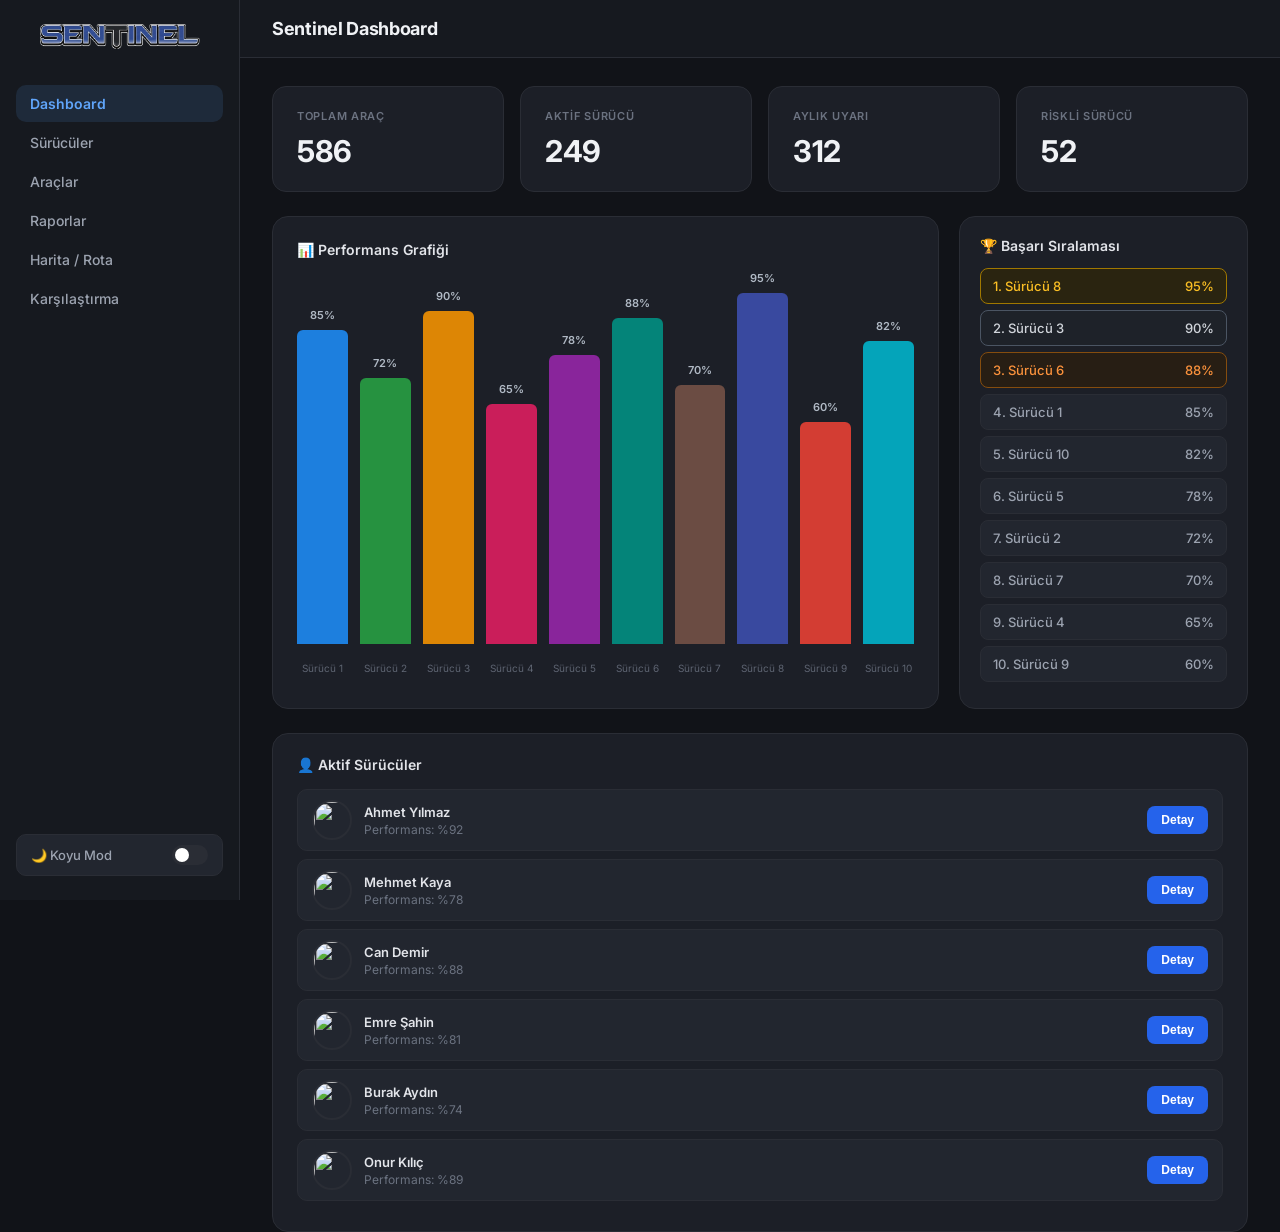
==== NEXTECH - SENTINEL/index.html @ 22eeb0e2 "Add files via upload" ====
<!DOCTYPE html>
<html lang="tr">
<head>
    <meta charset="UTF-8">
    <title>NEXTECH Sentinel | Yönetim Paneli</title>
    <link rel="stylesheet" href="css/panel.css">
</head>
<body>

<div class="sidebar">
  <img src="assets/logo.png" class="logo">
  <ul>
    <li class="active"><a href="index.html">Dashboard</a></li>
    <li><a href="drivers.html">Sürücüler</a></li>
    <li><a href="vehicles.html">Araçlar</a></li>
    <li><a href="reports.html">Raporlar</a></li>
    <li><a href="harita.html">Harita / Rota</a></li>
    <li><a href="karsilastirma.html">Karşılaştırma</a></li>
  </ul>
  <div class="theme-toggle" onclick="toggleTheme()">
    <span id="themeLabel">🌙 Koyu Mod</span>
    <div class="toggle-switch"></div>
  </div>
</div>

<main class="content">

    <header class="topbar">
        <h1>Sentinel Dashboard</h1>
        <span></span>
    </header>

    <section class="cards">
        <div class="card"><h2>Toplam Araç</h2><p>586</p></div>
        <div class="card"><h2>Aktif Sürücü</h2><p>249</p></div>
        <div class="card"><h2>Aylık Uyarı</h2><p>312</p></div>
        <div class="card"><h2>Riskli Sürücü</h2><p>52</p></div>
    </section>

    <section class="chart-section">
      <div class="dashboard-row">

        <div class="chart-card">
          <h3>📊 Performans Grafiği</h3>
          <div class="chart">
            <div class="bar" style="--value: 85; --color:#1e90ff;" data-value="85"><span>Sürücü 1</span></div>
            <div class="bar" style="--value: 72; --color:#28a745;" data-value="72"><span>Sürücü 2</span></div>
            <div class="bar" style="--value: 90; --color:#ff9800;" data-value="90"><span>Sürücü 3</span></div>
            <div class="bar" style="--value: 65; --color:#e91e63;" data-value="65"><span>Sürücü 4</span></div>
            <div class="bar" style="--value: 78; --color:#9c27b0;" data-value="78"><span>Sürücü 5</span></div>
            <div class="bar" style="--value: 88; --color:#009688;" data-value="88"><span>Sürücü 6</span></div>
            <div class="bar" style="--value: 70; --color:#795548;" data-value="70"><span>Sürücü 7</span></div>
            <div class="bar" style="--value: 95; --color:#3f51b5;" data-value="95"><span>Sürücü 8</span></div>
            <div class="bar" style="--value: 60; --color:#f44336;" data-value="60"><span>Sürücü 9</span></div>
            <div class="bar" style="--value: 82; --color:#00bcd4;" data-value="82"><span>Sürücü 10</span></div>
          </div>
        </div>

        <div class="leaderboard">
          <h3>🏆 Başarı Sıralaması</h3>
          <ul>
            <li class="gold">1. Sürücü 8 <span>95%</span></li>
            <li class="silver">2. Sürücü 3 <span>90%</span></li>
            <li class="bronze">3. Sürücü 6 <span>88%</span></li>
            <li>4. Sürücü 1 <span>85%</span></li>
            <li>5. Sürücü 10 <span>82%</span></li>
            <li>6. Sürücü 5 <span>78%</span></li>
            <li>7. Sürücü 2 <span>72%</span></li>
            <li>8. Sürücü 7 <span>70%</span></li>
            <li>9. Sürücü 4 <span>65%</span></li>
            <li>10. Sürücü 9 <span>60%</span></li>
          </ul>
        </div>

      </div>
    </section>

    <div class="user-panel">
      <h3>👤 Aktif Sürücüler</h3>
      <div class="user-list">
        <div class="user"><img src="https://i.pravatar.cc/100?img=12"><div><strong>Ahmet Yılmaz</strong><span>Performans: %92</span></div><button>Detay</button></div>
        <div class="user"><img src="https://i.pravatar.cc/100?img=32"><div><strong>Mehmet Kaya</strong><span>Performans: %78</span></div><button>Detay</button></div>
        <div class="user"><img src="https://i.pravatar.cc/100?img=45"><div><strong>Can Demir</strong><span>Performans: %88</span></div><button>Detay</button></div>
        <div class="user"><img src="https://i.pravatar.cc/100?img=18"><div><strong>Emre Şahin</strong><span>Performans: %81</span></div><button>Detay</button></div>
        <div class="user"><img src="https://i.pravatar.cc/100?img=21"><div><strong>Burak Aydın</strong><span>Performans: %74</span></div><button>Detay</button></div>
        <div class="user"><img src="https://i.pravatar.cc/100?img=27"><div><strong>Onur Kılıç</strong><span>Performans: %89</span></div><button>Detay</button></div>
        <div class="user"><img src="https://i.pravatar.cc/100?img=33"><div><strong>Serkan Yıldız</strong><span>Performans: %67</span></div><button>Detay</button></div>
        <div class="user"><img src="https://i.pravatar.cc/100?img=41"><div><strong>Mert Koç</strong><span>Performans: %85</span></div><button>Detay</button></div>
        <div class="user"><img src="https://i.pravatar.cc/100?img=50"><div><strong>Ali Çetin</strong><span>Performans: %73</span></div><button>Detay</button></div>
        <div class="user"><img src="https://i.pravatar.cc/100?img=56"><div><strong>Hakan Arslan</strong><span>Performans: %90</span></div><button>Detay</button></div>
        <div class="user"><img src="https://i.pravatar.cc/100?img=60"><div><strong>Furkan Öz</strong><span>Performans: %76</span></div><button>Detay</button></div>
        <div class="user"><img src="https://i.pravatar.cc/100?img=65"><div><strong>Yusuf Polat</strong><span>Performans: %83</span></div><button>Detay</button></div>
        <div class="user"><img src="https://i.pravatar.cc/100?img=19"><div><strong>Kaan Uslu</strong><span>Performans: %69</span></div><button>Detay</button></div>
        <div class="user"><img src="https://i.pravatar.cc/100?img=17"><div><strong>Oğuzhan Martin</strong><span>Performans: %87</span></div><button>Detay</button></div>
        <div class="user"><img src="https://i.pravatar.cc/100?img=15"><div><strong>Erdem Keskinci</strong><span>Performans: %71</span></div><button>Detay</button></div>
      </div>
    </div>

</main>

<!-- Detay Modal -->
<div class="modal" id="userModal">
  <div class="modal-content">
    <span class="close">&times;</span>
    <h3 id="modalName">Sürücü Adı</h3>
    <p>🚗 Çıkılan Sefer Sayısı: <strong id="modalTrips">58</strong></p>
    <p>📊 Performans: <strong id="modalPerf">%85</strong></p>
  </div>
</div>

<script>
function toggleTheme() {
  document.body.classList.toggle('light');
  const isLight = document.body.classList.contains('light');
  localStorage.setItem('theme', isLight ? 'light' : 'dark');
  document.getElementById('themeLabel').textContent = isLight ? '☀️ Açık Mod' : '🌙 Koyu Mod';
}
(function() {
  if (localStorage.getItem('theme') === 'light') {
    document.body.classList.add('light');
    document.getElementById('themeLabel').textContent = '☀️ Açık Mod';
  }
})();
</script>

</body>
</html>
---- NEXTECH - SENTINEL/css/panel.css ----
@import url('https://fonts.googleapis.com/css2?family=Inter:wght@400;500;600;700&display=swap');

*, *::before, *::after { margin:0; padding:0; box-sizing:border-box; }

html, body {
  height: 100%;
  font-family: 'Inter', sans-serif;
  background: #111318;
  color: #e2e4e9;
}

/* SIDEBAR */
.sidebar {
  position: fixed;
  top:0; left:0;
  width: 240px;
  height: 100vh;
  background: #16191f;
  border-right: 1px solid #2a2d35;
  padding: 24px 16px;
  z-index: 1000;
  display: flex;
  flex-direction: column;
  gap: 8px;
}

.sidebar .logo {
  width: 160px;
  display: block;
  margin: 0 auto 28px auto;
}

.sidebar ul { list-style:none; display:flex; flex-direction:column; gap:2px; }
.sidebar ul li { border-radius:10px; transition:all 0.15s ease; }
.sidebar ul li:hover { background:#1e2229; }

.sidebar a {
  display: flex;
  align-items: center;
  gap: 10px;
  padding: 10px 14px;
  color: #9ca3b0;
  text-decoration: none;
  font-size: 14px;
  font-weight: 500;
  border-radius: 10px;
  width: 100%;
}

.sidebar li.active { background:#1e2a3a; }
.sidebar li.active a { color:#60a5fa; font-weight:600; }

/* CONTENT */
.content {
  margin-left: 240px;
  min-height: 100vh;
  padding: 0;
  background: #111318;
}

/* TOPBAR */
.topbar {
  background: #16191f;
  border-bottom: 1px solid #2a2d35;
  padding: 18px 32px;
  display: flex;
  align-items: center;
  justify-content: space-between;
  position: sticky;
  top: 0;
  z-index: 100;
}

.topbar h1 {
  font-size: 18px;
  font-weight: 700;
  color: #f0f2f5;
  letter-spacing: -0.3px;
}

/* CARDS */
.cards {
  display: grid;
  grid-template-columns: repeat(4, 1fr);
  gap: 16px;
  padding: 28px 32px 0;
}

.card {
  background: #1c1f27;
  border-radius: 14px;
  padding: 22px 24px;
  border: 1px solid #2a2d35;
  transition: box-shadow 0.2s, transform 0.2s;
}

.card:hover {
  box-shadow: 0 4px 24px rgba(0,0,0,0.4);
  transform: translateY(-2px);
}

.card h2 {
  font-size: 11px;
  font-weight: 600;
  color: #6b7280;
  text-transform: uppercase;
  letter-spacing: 0.7px;
  margin-bottom: 10px;
}

.card p {
  font-size: 30px;
  font-weight: 700;
  color: #f0f2f5;
  letter-spacing: -0.5px;
}

/* CHART SECTION */
.chart-section { padding: 24px 32px 0; }

.dashboard-row {
  display: flex;
  gap: 20px;
  align-items: stretch;
  min-height: 320px;
}

/* GRAFİK KARTI */
.chart-card {
  flex: 3;
  background: #1c1f27;
  border: 1px solid #2a2d35;
  border-radius: 16px;
  padding: 24px;
  display: flex;
  flex-direction: column;
}

.chart-card h3 {
  color: #e2e4e9;
  font-size: 14px;
  font-weight: 600;
  margin-bottom: 16px;
  flex-shrink: 0;
}

.chart {
  display: flex;
  align-items: flex-end;
  gap: 12px;
  flex: 1;
  min-height: 220px;
  padding-bottom: 40px;
}

.bar {
  flex: 1;
  background: var(--color);
  border-radius: 6px 6px 0 0;
  position: relative;
  animation: grow 1.1s cubic-bezier(.4,0,.2,1) forwards;
  opacity: 0.85;
  transition: opacity 0.15s;
}

.bar:hover { opacity:1; }

.bar span {
  position: absolute;
  bottom: -30px;
  left: 50%;
  transform: translateX(-50%);
  font-size: 10px;
  color: #6b7280;
  white-space: nowrap;
}

.bar::after {
  content: attr(data-value) "%";
  position: absolute;
  top: -22px;
  left: 50%;
  transform: translateX(-50%);
  font-size: 11px;
  font-weight: 600;
  color: #cbd5e1;
}

@keyframes grow {
  from { height: 0; }
  to   { height: calc(var(--value) * 1%); }
}

/* LEADERBOARD */
.leaderboard {
  flex: 1.2;
  background: #1c1f27;
  border: 1px solid #2a2d35;
  border-radius: 16px;
  padding: 20px;
}

.leaderboard h3 {
  font-size: 14px;
  font-weight: 600;
  color: #e2e4e9;
  margin-bottom: 14px;
}

.leaderboard ul { list-style:none; }

.leaderboard li {
  display: flex;
  justify-content: space-between;
  align-items: center;
  padding: 9px 12px;
  border-radius: 8px;
  margin-bottom: 6px;
  font-size: 13px;
  font-weight: 500;
  color: #9ca3b0;
  background: #22262f;
  border: 1px solid #2a2d35;
}

.leaderboard li.gold   { background:#2a2410; border-color:#a07800; color:#fbbf24; }
.leaderboard li.silver { background:#1e2229; border-color:#4b5563; color:#d1d5db; }
.leaderboard li.bronze { background:#271e14; border-color:#854d0e; color:#fb923c; }

/* SÜRÜCÜ PANELİ */
.user-panel {
  background: #1c1f27;
  border-radius: 16px;
  border: 1px solid #2a2d35;
  padding: 22px 24px;
  margin: 24px 32px 0;
}

.user-panel h3 {
  font-size: 14px;
  font-weight: 600;
  color: #e2e4e9;
  margin-bottom: 16px;
}

.user-list {
  display: flex;
  flex-direction: column;
  gap: 8px;
  max-height: 420px;
  overflow-y: auto;
}

.user {
  display: flex;
  align-items: center;
  gap: 12px;
  padding: 10px 14px;
  border-radius: 10px;
  border: 1px solid #2a2d35;
  background: #22262f;
  transition: all 0.15s ease;
}

.user:hover { background:#1e2a3a; border-color:#3b5bdb; }

.user img {
  width: 40px; height: 40px;
  border-radius: 50%;
  object-fit: cover;
  border: 2px solid #2a2d35;
}

.user > div { flex:1; display:flex; flex-direction:column; gap:2px; }
.user strong { font-size:13px; font-weight:600; color:#e2e4e9; }
.user span   { font-size:12px; color:#6b7280; }

.user button {
  background: #2563eb;
  border: none;
  color: #fff;
  padding: 7px 14px;
  font-size: 12px;
  font-weight: 600;
  border-radius: 8px;
  cursor: pointer;
  transition: background 0.15s;
  white-space: nowrap;
}

.user button:hover { background:#1d4ed8; }
.user.best { border-color:#166534; background:#14201a; }

/* RAPOR KUTUSU */
.report-box {
  margin: 24px 32px 0;
  background: #1c1f27;
  border-radius: 16px;
  border: 1px solid #2a2d35;
  padding: 28px;
}

.report-box h2 {
  font-size: 16px;
  font-weight: 700;
  color: #e2e4e9;
  margin-bottom: 20px;
}

.report-form { display:flex; flex-wrap:wrap; gap:16px; align-items:flex-end; }
.report-form > div { display:flex; flex-direction:column; gap:6px; }

.report-form label {
  font-size: 12px;
  font-weight: 600;
  color: #6b7280;
  text-transform: uppercase;
  letter-spacing: 0.4px;
}

.report-form select,
.report-form input {
  padding: 10px 14px;
  border: 1px solid #2a2d35;
  border-radius: 10px;
  font-size: 13px;
  color: #e2e4e9;
  background: #22262f;
  outline: none;
  transition: border-color 0.15s;
}

.report-form select:focus,
.report-form input:focus { border-color:#2563eb; background:#1e2229; }

.report-form button,
.report-form a button {
  padding: 10px 22px;
  background: #2563eb;
  color: white;
  border: none;
  border-radius: 10px;
  font-size: 13px;
  font-weight: 600;
  cursor: pointer;
  transition: background 0.15s, transform 0.15s;
}

.report-form button:hover { background:#1d4ed8; transform:translateY(-1px); }
.report-form a { text-decoration:none; }

/* MODAL */
.modal {
  position: fixed;
  inset: 0;
  background: rgba(0,0,0,0.65);
  display: none;
  align-items: center;
  justify-content: center;
  z-index: 999;
  backdrop-filter: blur(4px);
}

.modal.open { display:flex; }

.modal-content {
  background: #1c1f27;
  border-radius: 18px;
  padding: 28px;
  width: 380px;
  max-width: 92%;
  position: relative;
  box-shadow: 0 24px 60px rgba(0,0,0,0.55);
  border: 1px solid #2a2d35;
  color: #e2e4e9;
}

.close, .modal-close {
  position: absolute;
  right: 18px; top: 14px;
  font-size: 20px;
  cursor: pointer;
  color: #6b7280;
  background: none;
  border: none;
}

.close:hover, .modal-close:hover { color:#e2e4e9; }

/* AI KUTUSU */
.ai-box {
  margin: 20px 32px 32px;
  border: 1.5px solid #7c3aed;
  border-radius: 14px;
  padding: 24px 28px;
  background: #1a1625;
}

.ai-box-header { display:flex; align-items:center; gap:10px; margin-bottom:16px; }

.ai-box-title { font-size:15px; font-weight:700; color:#a78bfa; }

.beta-badge {
  background: linear-gradient(135deg,#f5c518,#e6a800);
  color: #3a2600;
  font-size: 10px;
  font-weight: 700;
  padding: 3px 9px;
  border-radius: 20px;
  letter-spacing: 1px;
}

.ai-form { display:flex; flex-wrap:wrap; gap:14px; align-items:flex-end; }
.ai-form > div { display:flex; flex-direction:column; gap:6px; }

.ai-form label {
  font-size: 12px;
  font-weight: 600;
  color: #a78bfa;
  text-transform: uppercase;
  letter-spacing: 0.4px;
}

.ai-form select,
.ai-form input {
  padding: 9px 13px;
  border: 1px solid #4c1d95;
  border-radius: 9px;
  background: #22262f;
  color: #e2e4e9;
  font-size: 13px;
  outline: none;
}

.ai-form select:focus,
.ai-form input:focus { border-color:#7c3aed; }

.ai-btn {
  background: #7c3aed;
  color: white;
  border: none;
  padding: 10px 20px;
  border-radius: 9px;
  font-size: 13px;
  font-weight: 600;
  cursor: pointer;
  transition: background 0.15s;
}

.ai-btn:hover { background:#6d28d9; }

.ai-result {
  margin-top: 16px;
  padding: 14px 16px;
  background: #1e1630;
  border-radius: 10px;
  border-left: 3px solid #7c3aed;
  font-size: 13px;
  color: #c4b5fd;
  display: none;
  line-height: 1.7;
}

.main-content {
  margin-left: 240px;
  min-height: 100vh;
  padding: 20px;
  background: #111318;
}

/* LIGHT MODE */
body.light {
  background: #f4f6fb;
  color: #1a1a2e;
}
body.light .sidebar {
  background: #ffffff;
  border-color: #e2e6ef;
}
body.light .sidebar a { color: #4b5563; }
body.light .sidebar li.active { background: #eff6ff; }
body.light .sidebar li.active a { color: #2563eb; }
body.light .sidebar li:hover { background: #f1f5f9; }
body.light .topbar {
  background: #ffffff;
  border-color: #e2e6ef;
}
body.light .topbar h1 { color: #111318; }
body.light .content { background: #f4f6fb; }
body.light .card,
body.light .chart-card,
body.light .leaderboard,
body.light .user-panel,
body.light .report-box,
body.light .modal-content {
  background: #ffffff;
  border-color: #e2e6ef;
}
body.light .card h2 { color: #6b7280; }
body.light .card p { color: #111318; }
body.light .chart-card h3,
body.light .leaderboard h3,
body.light .user-panel h3,
body.light .report-box h2 { color: #111318; }
body.light .leaderboard li {
  background: #f4f6fb;
  border-color: #e2e6ef;
  color: #4b5563;
}
body.light .user {
  background: #f4f6fb;
  border-color: #e2e6ef;
}
body.light .user strong { color: #111318; }
body.light .report-form select,
body.light .report-form input {
  background: #f4f6fb;
  border-color: #e2e6ef;
  color: #111318;
}
body.light .bar span { color: #6b7280; }
body.light .bar::after { color: #374151; }

/* TOGGLE BUTONU */
.theme-toggle {
  margin-top: auto;
  display: flex;
  align-items: center;
  justify-content: space-between;
  padding: 10px 14px;
  border-radius: 10px;
  background: #22262f;
  cursor: pointer;
  border: 1px solid #2a2d35;
  color: #9ca3b0;
  font-size: 13px;
  font-weight: 500;
  transition: background 0.15s;
}
.theme-toggle:hover { background: #2a2d35; }
body.light .theme-toggle {
  background: #f4f6fb;
  border-color: #e2e6ef;
  color: #4b5563;
}

.toggle-switch {
  width: 36px; height: 20px;
  background: #2a2d35;
  border-radius: 99px;
  position: relative;
  transition: background 0.2s;
  flex-shrink: 0;
}
.toggle-switch::after {
  content: '';
  position: absolute;
  width: 14px; height: 14px;
  background: #fff;
  border-radius: 50%;
  top: 3px; left: 3px;
  transition: transform 0.2s;
}
body.light .toggle-switch { background: #2563eb; }
body.light .toggle-switch::after { transform: translateX(16px); }
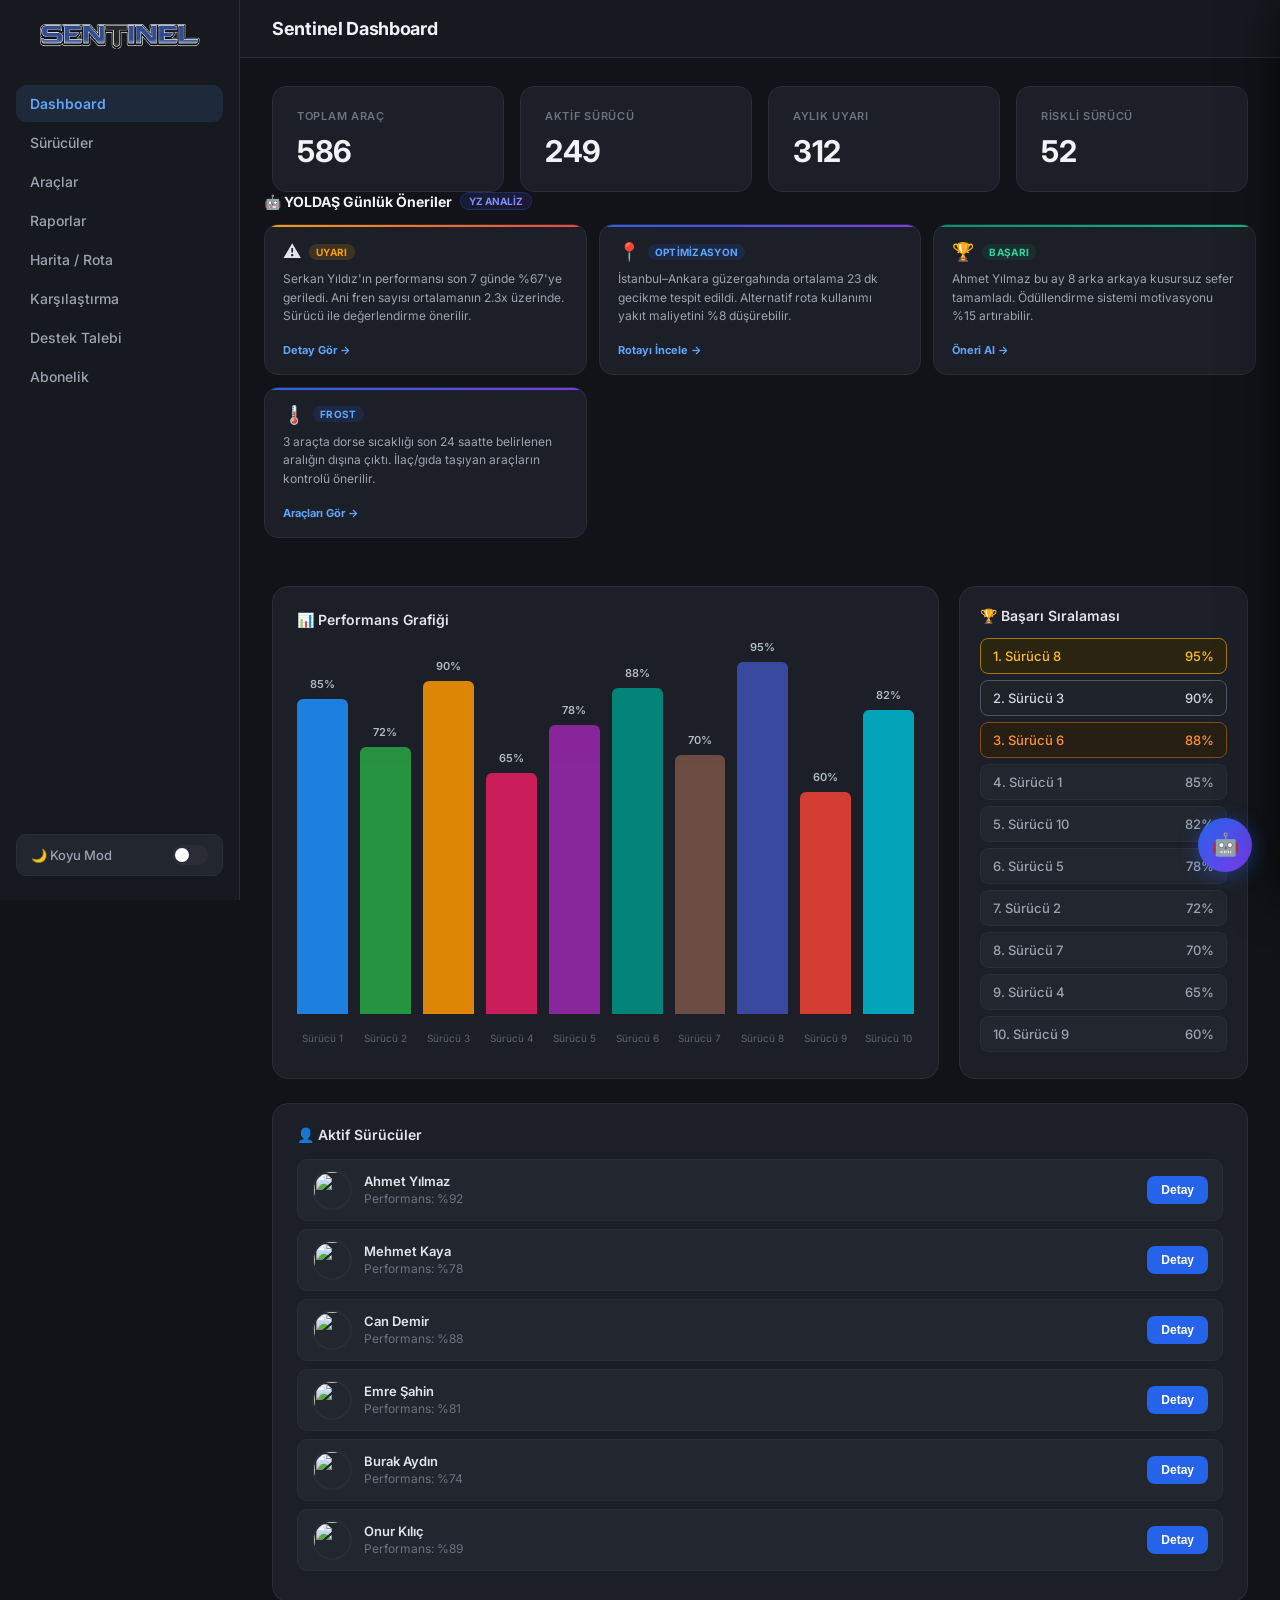
==== commit de0649d8: "Add files via upload" ====
--- a/NEXTECH - SENTINEL/index.html
+++ b/NEXTECH - SENTINEL/index.html
@@ -4,11 +4,225 @@
     <meta charset="UTF-8">
     <title>NEXTECH Sentinel | Yönetim Paneli</title>
     <link rel="stylesheet" href="css/panel.css">
+    <style>
+      /* ── YOLDAŞ TOGGLE BTN ─────────────────────────── */
+      .yoldas-fab {
+        position: fixed; bottom: 28px; right: 28px;
+        width: 54px; height: 54px; border-radius: 50%;
+        background: linear-gradient(135deg, #2563eb, #7c3aed);
+        border: none; cursor: pointer; z-index: 800;
+        display: flex; align-items: center; justify-content: center;
+        font-size: 22px;
+        box-shadow: 0 4px 20px rgba(37,99,235,0.45);
+        transition: transform 0.2s, box-shadow 0.2s;
+      }
+      .yoldas-fab:hover { transform: scale(1.1); box-shadow: 0 6px 28px rgba(37,99,235,0.6); }
+
+      /* ── YOLDAŞ OVERLAY ────────────────────────────── */
+      .yoldas-overlay {
+        position: fixed; inset: 0; background: rgba(0,0,0,0.45);
+        z-index: 850; opacity: 0; pointer-events: none; transition: opacity 0.25s;
+      }
+      .yoldas-overlay.acik { opacity: 1; pointer-events: all; }
+
+      /* ── YOLDAŞ DRAWER ─────────────────────────────── */
+      .yoldas-drawer {
+        position: fixed; top: 0; right: 0;
+        width: 380px; height: 100vh;
+        background: #0f1117;
+        border-left: 1px solid #1e2130;
+        z-index: 860; display: flex; flex-direction: column;
+        transform: translateX(100%);
+        transition: transform 0.28s cubic-bezier(0.4,0,0.2,1);
+        box-shadow: -8px 0 40px rgba(0,0,0,0.5);
+      }
+      .yoldas-drawer.acik { transform: translateX(0); }
+
+      .yoldas-header {
+        padding: 18px 20px;
+        background: linear-gradient(135deg, rgba(37,99,235,0.15), rgba(124,58,237,0.15));
+        border-bottom: 1px solid #1e2130;
+        display: flex; align-items: center; gap: 12px;
+      }
+      .yoldas-avatar {
+        width: 38px; height: 38px; border-radius: 50%;
+        background: linear-gradient(135deg,#2563eb,#7c3aed);
+        display: flex; align-items: center; justify-content: center;
+        font-size: 18px; flex-shrink: 0;
+      }
+      .yoldas-header-info { flex: 1; }
+      .yoldas-header-info strong { display: block; font-size: 14px; font-weight: 700; color: #f0f2f5; }
+      .yoldas-header-info span { font-size: 11px; color: #6b7280; }
+      .yoldas-kapat {
+        width: 30px; height: 30px; border: none; background: #1c1f27;
+        border-radius: 8px; color: #6b7280; cursor: pointer; font-size: 14px;
+        display: flex; align-items: center; justify-content: center; transition: background 0.15s;
+      }
+      .yoldas-kapat:hover { background: #2a2d35; color: #f0f2f5; }
+
+      .yoldas-mesajlar {
+        flex: 1; overflow-y: auto; padding: 16px 18px;
+        display: flex; flex-direction: column; gap: 12px;
+      }
+
+      .mesaj { display: flex; gap: 8px; max-width: 100%; }
+      .mesaj.kullanici { flex-direction: row-reverse; }
+
+      .mesaj-balon {
+        padding: 10px 14px; border-radius: 14px; font-size: 13px; line-height: 1.5;
+        max-width: 78%;
+      }
+      .mesaj.bot .mesaj-balon {
+        background: #1c1f27; color: #d1d5db; border-radius: 4px 14px 14px 14px;
+        border: 1px solid #2a2d35;
+      }
+      .mesaj.kullanici .mesaj-balon {
+        background: linear-gradient(135deg,#2563eb,#1d4ed8);
+        color: #fff; border-radius: 14px 4px 14px 14px;
+      }
+      .mesaj-ikon {
+        width: 28px; height: 28px; border-radius: 50%; flex-shrink: 0; margin-top: 2px;
+        display: flex; align-items: center; justify-content: center; font-size: 14px;
+      }
+      .mesaj.bot .mesaj-ikon { background: linear-gradient(135deg,#2563eb,#7c3aed); }
+      .mesaj.kullanici .mesaj-ikon { background: #22262f; }
+
+      .yazıyor {
+        display: flex; gap: 4px; padding: 12px 14px;
+        background: #1c1f27; border-radius: 4px 14px 14px 14px;
+        border: 1px solid #2a2d35; width: fit-content;
+      }
+      .yazıyor span {
+        width: 6px; height: 6px; background: #4b5563; border-radius: 50%;
+        animation: bounce 1.2s infinite;
+      }
+      .yazıyor span:nth-child(2) { animation-delay: 0.2s; }
+      .yazıyor span:nth-child(3) { animation-delay: 0.4s; }
+      @keyframes bounce { 0%,60%,100%{transform:translateY(0)} 30%{transform:translateY(-6px); background:#60a5fa;} }
+
+      .yoldas-input-row {
+        padding: 14px 18px; border-top: 1px solid #1e2130;
+        display: flex; gap: 8px;
+      }
+      .yoldas-input {
+        flex: 1; background: #1c1f27; border: 1px solid #2a2d35;
+        border-radius: 10px; padding: 10px 14px; font-size: 13px;
+        color: #f0f2f5; outline: none; font-family: inherit;
+        transition: border-color 0.15s;
+      }
+      .yoldas-input:focus { border-color: #2563eb; }
+      .yoldas-input::placeholder { color: #4b5563; }
+      .yoldas-gonder {
+        width: 38px; height: 38px; border-radius: 10px; border: none;
+        background: #2563eb; color: #fff; cursor: pointer; font-size: 16px;
+        display: flex; align-items: center; justify-content: center;
+        transition: background 0.15s; flex-shrink: 0;
+      }
+      .yoldas-gonder:hover { background: #1d4ed8; }
+
+      /* ── AI ÖNERİ KARTLARI ─────────────────────────── */
+      .ai-oneri-section {
+        padding: 0 24px 0;
+        margin-bottom: 0;
+      }
+      .ai-oneri-header {
+        display: flex; align-items: center; gap: 8px; margin-bottom: 14px;
+      }
+      .ai-oneri-header h3 { font-size: 14px; font-weight: 700; color: #f0f2f5; }
+      .ai-oneri-header .ai-badge {
+        font-size: 10px; font-weight: 700; padding: 2px 8px; border-radius: 20px;
+        background: linear-gradient(135deg,#2563eb22,#7c3aed22);
+        color: #818cf8; border: 1px solid #2563eb44;
+      }
+
+      .ai-oneri-grid {
+        display: grid;
+        grid-template-columns: repeat(auto-fill, minmax(240px, 1fr));
+        gap: 12px;
+        margin-bottom: 24px;
+      }
+
+      .ai-oneri-kart {
+        background: #1c1f27;
+        border: 1px solid #2a2d35;
+        border-radius: 14px;
+        padding: 16px 18px;
+        position: relative;
+        overflow: hidden;
+        transition: transform 0.2s, box-shadow 0.2s;
+      }
+      .ai-oneri-kart:hover { transform: translateY(-2px); box-shadow: 0 8px 24px rgba(0,0,0,0.3); }
+      .ai-oneri-kart::before {
+        content: ''; position: absolute; top: 0; left: 0; right: 0; height: 2px;
+      }
+      .ai-oneri-kart.uyari::before { background: linear-gradient(90deg,#f59e0b,#ef4444); }
+      .ai-oneri-kart.bilgi::before  { background: linear-gradient(90deg,#2563eb,#7c3aed); }
+      .ai-oneri-kart.basari::before { background: linear-gradient(90deg,#059669,#10b981); }
+
+      .ai-kart-ust { display: flex; align-items: center; gap: 8px; margin-bottom: 8px; }
+      .ai-kart-ikon { font-size: 18px; }
+      .ai-kart-tip {
+        font-size: 10px; font-weight: 700; padding: 2px 7px;
+        border-radius: 20px; letter-spacing: 0.3px;
+      }
+      .uyari .ai-kart-tip { background: rgba(245,158,11,0.15); color: #f59e0b; }
+      .bilgi  .ai-kart-tip { background: rgba(37,99,235,0.15);  color: #60a5fa; }
+      .basari .ai-kart-tip { background: rgba(5,150,105,0.15);  color: #34d399; }
+
+      .ai-kart-metin { font-size: 12px; color: #9ca3b0; line-height: 1.55; margin-bottom: 12px; }
+      .ai-kart-aksiyon {
+        font-size: 11px; font-weight: 700; color: #60a5fa; cursor: pointer;
+        display: inline-flex; align-items: center; gap: 4px;
+        background: none; border: none; padding: 0; font-family: inherit;
+        transition: color 0.15s;
+      }
+      .ai-kart-aksiyon:hover { color: #93c5fd; }
+
+      /* light mode */
+      body.light .yoldas-drawer { background: #f9fafb; border-left-color: #e2e6ef; }
+      body.light .yoldas-header { border-bottom-color: #e2e6ef; }
+      body.light .yoldas-header-info strong { color: #111318; }
+      body.light .yoldas-kapat { background: #f3f4f6; }
+      body.light .mesaj.bot .mesaj-balon { background: #fff; color: #374151; border-color: #e2e6ef; }
+      body.light .yoldas-input { background: #fff; border-color: #e2e6ef; color: #111318; }
+      body.light .yoldas-input-row { border-top-color: #e2e6ef; }
+      body.light .ai-oneri-kart { background: #fff; border-color: #e2e6ef; }
+      body.light .ai-oneri-header h3 { color: #111318; }
+      body.light .ai-kart-metin { color: #4b5563; }
+    </style>
 </head>
 <body>
 
+<!-- YOLDAŞ OVERLAY -->
+<div class="yoldas-overlay" id="yoldasOverlay" onclick="yoldasKapat()"></div>
+
+<!-- YOLDAŞ DRAWER -->
+<div class="yoldas-drawer" id="yoldasDrawer">
+  <div class="yoldas-header">
+    <div class="yoldas-avatar">🤖</div>
+    <div class="yoldas-header-info">
+      <strong>YOLDAŞ</strong>
+      <span>Yapay Zeka Filo Asistanı · Aktif</span>
+    </div>
+    <button class="yoldas-kapat" onclick="yoldasKapat()">✕</button>
+  </div>
+  <div class="yoldas-mesajlar" id="yoldasMesajlar">
+    <div class="mesaj bot">
+      <div class="mesaj-ikon">🤖</div>
+      <div class="mesaj-balon">Merhaba! Ben YOLDAŞ, filo yönetim asistanınızım. Sürücü performansı, rota optimizasyonu veya uyarılar hakkında soru sorabilirsiniz.</div>
+    </div>
+  </div>
+  <div class="yoldas-input-row">
+    <input class="yoldas-input" id="yoldasInput" placeholder="Soru sorun..." onkeydown="if(event.key==='Enter') yoldasGonder()">
+    <button class="yoldas-gonder" onclick="yoldasGonder()">➤</button>
+  </div>
+</div>
+
+<!-- YOLDAŞ FAB -->
+<button class="yoldas-fab" onclick="yoldasAc()" title="YOLDAŞ Asistan">🤖</button>
+
 <div class="sidebar">
-  <img src="assets/logo.png" class="logo">
+  <img src="assets/logo.png" class="logo" onerror="this.style.display='none'">
   <ul>
     <li class="active"><a href="index.html">Dashboard</a></li>
     <li><a href="drivers.html">Sürücüler</a></li>
@@ -16,6 +230,8 @@
     <li><a href="reports.html">Raporlar</a></li>
     <li><a href="harita.html">Harita / Rota</a></li>
     <li><a href="karsilastirma.html">Karşılaştırma</a></li>
+    <li><a href="destek.html">Destek Talebi</a></li>
+    <li><a href="abonelik.html">Abonelik</a></li>
   </ul>
   <div class="theme-toggle" onclick="toggleTheme()">
     <span id="themeLabel">🌙 Koyu Mod</span>
@@ -25,76 +241,121 @@
 
 <main class="content">
 
-    <header class="topbar">
-        <h1>Sentinel Dashboard</h1>
-        <span></span>
-    </header>
-
-    <section class="cards">
-        <div class="card"><h2>Toplam Araç</h2><p>586</p></div>
-        <div class="card"><h2>Aktif Sürücü</h2><p>249</p></div>
-        <div class="card"><h2>Aylık Uyarı</h2><p>312</p></div>
-        <div class="card"><h2>Riskli Sürücü</h2><p>52</p></div>
-    </section>
-
-    <section class="chart-section">
-      <div class="dashboard-row">
-
-        <div class="chart-card">
-          <h3>📊 Performans Grafiği</h3>
-          <div class="chart">
-            <div class="bar" style="--value: 85; --color:#1e90ff;" data-value="85"><span>Sürücü 1</span></div>
-            <div class="bar" style="--value: 72; --color:#28a745;" data-value="72"><span>Sürücü 2</span></div>
-            <div class="bar" style="--value: 90; --color:#ff9800;" data-value="90"><span>Sürücü 3</span></div>
-            <div class="bar" style="--value: 65; --color:#e91e63;" data-value="65"><span>Sürücü 4</span></div>
-            <div class="bar" style="--value: 78; --color:#9c27b0;" data-value="78"><span>Sürücü 5</span></div>
-            <div class="bar" style="--value: 88; --color:#009688;" data-value="88"><span>Sürücü 6</span></div>
-            <div class="bar" style="--value: 70; --color:#795548;" data-value="70"><span>Sürücü 7</span></div>
-            <div class="bar" style="--value: 95; --color:#3f51b5;" data-value="95"><span>Sürücü 8</span></div>
-            <div class="bar" style="--value: 60; --color:#f44336;" data-value="60"><span>Sürücü 9</span></div>
-            <div class="bar" style="--value: 82; --color:#00bcd4;" data-value="82"><span>Sürücü 10</span></div>
-          </div>
+  <header class="topbar">
+    <h1>Sentinel Dashboard</h1>
+    <span></span>
+  </header>
+
+  <section class="cards">
+    <div class="card"><h2>Toplam Araç</h2><p>586</p></div>
+    <div class="card"><h2>Aktif Sürücü</h2><p>249</p></div>
+    <div class="card"><h2>Aylık Uyarı</h2><p>312</p></div>
+    <div class="card"><h2>Riskli Sürücü</h2><p>52</p></div>
+  </section>
+
+  <!-- ── YOLDAŞ AI ÖNERİLERİ ──────────────────────────── -->
+  <div class="ai-oneri-section">
+    <div class="ai-oneri-header">
+      <h3>🤖 YOLDAŞ Günlük Öneriler</h3>
+      <span class="ai-badge">YZ ANALİZ</span>
+    </div>
+    <div class="ai-oneri-grid">
+
+      <div class="ai-oneri-kart uyari">
+        <div class="ai-kart-ust">
+          <span class="ai-kart-ikon">⚠️</span>
+          <span class="ai-kart-tip">UYARI</span>
         </div>
-
-        <div class="leaderboard">
-          <h3>🏆 Başarı Sıralaması</h3>
-          <ul>
-            <li class="gold">1. Sürücü 8 <span>95%</span></li>
-            <li class="silver">2. Sürücü 3 <span>90%</span></li>
-            <li class="bronze">3. Sürücü 6 <span>88%</span></li>
-            <li>4. Sürücü 1 <span>85%</span></li>
-            <li>5. Sürücü 10 <span>82%</span></li>
-            <li>6. Sürücü 5 <span>78%</span></li>
-            <li>7. Sürücü 2 <span>72%</span></li>
-            <li>8. Sürücü 7 <span>70%</span></li>
-            <li>9. Sürücü 4 <span>65%</span></li>
-            <li>10. Sürücü 9 <span>60%</span></li>
-          </ul>
+        <div class="ai-kart-metin">Serkan Yıldız'ın performansı son 7 günde %67'ye geriledi. Ani fren sayısı ortalamanın 2.3x üzerinde. Sürücü ile değerlendirme önerilir.</div>
+        <button class="ai-kart-aksiyon" onclick="yoldasAcMesajla('Serkan Yıldız hakkında detaylı analiz ver')">Detay Gör →</button>
+      </div>
+
+      <div class="ai-oneri-kart bilgi">
+        <div class="ai-kart-ust">
+          <span class="ai-kart-ikon">📍</span>
+          <span class="ai-kart-tip">OPTİMİZASYON</span>
         </div>
-
-      </div>
-    </section>
-
-    <div class="user-panel">
-      <h3>👤 Aktif Sürücüler</h3>
-      <div class="user-list">
-        <div class="user"><img src="https://i.pravatar.cc/100?img=12"><div><strong>Ahmet Yılmaz</strong><span>Performans: %92</span></div><button>Detay</button></div>
-        <div class="user"><img src="https://i.pravatar.cc/100?img=32"><div><strong>Mehmet Kaya</strong><span>Performans: %78</span></div><button>Detay</button></div>
-        <div class="user"><img src="https://i.pravatar.cc/100?img=45"><div><strong>Can Demir</strong><span>Performans: %88</span></div><button>Detay</button></div>
-        <div class="user"><img src="https://i.pravatar.cc/100?img=18"><div><strong>Emre Şahin</strong><span>Performans: %81</span></div><button>Detay</button></div>
-        <div class="user"><img src="https://i.pravatar.cc/100?img=21"><div><strong>Burak Aydın</strong><span>Performans: %74</span></div><button>Detay</button></div>
-        <div class="user"><img src="https://i.pravatar.cc/100?img=27"><div><strong>Onur Kılıç</strong><span>Performans: %89</span></div><button>Detay</button></div>
-        <div class="user"><img src="https://i.pravatar.cc/100?img=33"><div><strong>Serkan Yıldız</strong><span>Performans: %67</span></div><button>Detay</button></div>
-        <div class="user"><img src="https://i.pravatar.cc/100?img=41"><div><strong>Mert Koç</strong><span>Performans: %85</span></div><button>Detay</button></div>
-        <div class="user"><img src="https://i.pravatar.cc/100?img=50"><div><strong>Ali Çetin</strong><span>Performans: %73</span></div><button>Detay</button></div>
-        <div class="user"><img src="https://i.pravatar.cc/100?img=56"><div><strong>Hakan Arslan</strong><span>Performans: %90</span></div><button>Detay</button></div>
-        <div class="user"><img src="https://i.pravatar.cc/100?img=60"><div><strong>Furkan Öz</strong><span>Performans: %76</span></div><button>Detay</button></div>
-        <div class="user"><img src="https://i.pravatar.cc/100?img=65"><div><strong>Yusuf Polat</strong><span>Performans: %83</span></div><button>Detay</button></div>
-        <div class="user"><img src="https://i.pravatar.cc/100?img=19"><div><strong>Kaan Uslu</strong><span>Performans: %69</span></div><button>Detay</button></div>
-        <div class="user"><img src="https://i.pravatar.cc/100?img=17"><div><strong>Oğuzhan Martin</strong><span>Performans: %87</span></div><button>Detay</button></div>
-        <div class="user"><img src="https://i.pravatar.cc/100?img=15"><div><strong>Erdem Keskinci</strong><span>Performans: %71</span></div><button>Detay</button></div>
-      </div>
-    </div>
+        <div class="ai-kart-metin">İstanbul–Ankara güzergahında ortalama 23 dk gecikme tespit edildi. Alternatif rota kullanımı yakıt maliyetini %8 düşürebilir.</div>
+        <button class="ai-kart-aksiyon" onclick="yoldasAcMesajla('İstanbul Ankara rota optimizasyonu öner')">Rotayı İncele →</button>
+      </div>
+
+      <div class="ai-oneri-kart basari">
+        <div class="ai-kart-ust">
+          <span class="ai-kart-ikon">🏆</span>
+          <span class="ai-kart-tip">BAŞARI</span>
+        </div>
+        <div class="ai-kart-metin">Ahmet Yılmaz bu ay 8 arka arkaya kusursuz sefer tamamladı. Ödüllendirme sistemi motivasyonu %15 artırabilir.</div>
+        <button class="ai-kart-aksiyon" onclick="yoldasAcMesajla('Sürücü ödüllendirme sistemi öner')">Öneri Al →</button>
+      </div>
+
+      <div class="ai-oneri-kart bilgi">
+        <div class="ai-kart-ust">
+          <span class="ai-kart-ikon">🌡️</span>
+          <span class="ai-kart-tip">FROST</span>
+        </div>
+        <div class="ai-kart-metin">3 araçta dorse sıcaklığı son 24 saatte belirlenen aralığın dışına çıktı. İlaç/gıda taşıyan araçların kontrolü önerilir.</div>
+        <button class="ai-kart-aksiyon" onclick="yoldasAcMesajla('Sıcaklık uyarısı veren araçları listele')">Araçları Gör →</button>
+      </div>
+
+    </div>
+  </div>
+  <!-- ── /YOLDAŞ AI ÖNERİLERİ ─────────────────────────── -->
+
+  <section class="chart-section">
+    <div class="dashboard-row">
+      <div class="chart-card">
+        <h3>📊 Performans Grafiği</h3>
+        <div class="chart">
+          <div class="bar" style="--value:85;--color:#1e90ff" data-value="85"><span>Sürücü 1</span></div>
+          <div class="bar" style="--value:72;--color:#28a745" data-value="72"><span>Sürücü 2</span></div>
+          <div class="bar" style="--value:90;--color:#ff9800" data-value="90"><span>Sürücü 3</span></div>
+          <div class="bar" style="--value:65;--color:#e91e63" data-value="65"><span>Sürücü 4</span></div>
+          <div class="bar" style="--value:78;--color:#9c27b0" data-value="78"><span>Sürücü 5</span></div>
+          <div class="bar" style="--value:88;--color:#009688" data-value="88"><span>Sürücü 6</span></div>
+          <div class="bar" style="--value:70;--color:#795548" data-value="70"><span>Sürücü 7</span></div>
+          <div class="bar" style="--value:95;--color:#3f51b5" data-value="95"><span>Sürücü 8</span></div>
+          <div class="bar" style="--value:60;--color:#f44336" data-value="60"><span>Sürücü 9</span></div>
+          <div class="bar" style="--value:82;--color:#00bcd4" data-value="82"><span>Sürücü 10</span></div>
+        </div>
+      </div>
+      <div class="leaderboard">
+        <h3>🏆 Başarı Sıralaması</h3>
+        <ul>
+          <li class="gold">1. Sürücü 8 <span>95%</span></li>
+          <li class="silver">2. Sürücü 3 <span>90%</span></li>
+          <li class="bronze">3. Sürücü 6 <span>88%</span></li>
+          <li>4. Sürücü 1 <span>85%</span></li>
+          <li>5. Sürücü 10 <span>82%</span></li>
+          <li>6. Sürücü 5 <span>78%</span></li>
+          <li>7. Sürücü 2 <span>72%</span></li>
+          <li>8. Sürücü 7 <span>70%</span></li>
+          <li>9. Sürücü 4 <span>65%</span></li>
+          <li>10. Sürücü 9 <span>60%</span></li>
+        </ul>
+      </div>
+    </div>
+  </section>
+
+  <div class="user-panel">
+    <h3>👤 Aktif Sürücüler</h3>
+    <div class="user-list">
+      <div class="user"><img src="https://i.pravatar.cc/100?img=12"><div><strong>Ahmet Yılmaz</strong><span>Performans: %92</span></div><button>Detay</button></div>
+      <div class="user"><img src="https://i.pravatar.cc/100?img=32"><div><strong>Mehmet Kaya</strong><span>Performans: %78</span></div><button>Detay</button></div>
+      <div class="user"><img src="https://i.pravatar.cc/100?img=45"><div><strong>Can Demir</strong><span>Performans: %88</span></div><button>Detay</button></div>
+      <div class="user"><img src="https://i.pravatar.cc/100?img=18"><div><strong>Emre Şahin</strong><span>Performans: %81</span></div><button>Detay</button></div>
+      <div class="user"><img src="https://i.pravatar.cc/100?img=21"><div><strong>Burak Aydın</strong><span>Performans: %74</span></div><button>Detay</button></div>
+      <div class="user"><img src="https://i.pravatar.cc/100?img=27"><div><strong>Onur Kılıç</strong><span>Performans: %89</span></div><button>Detay</button></div>
+      <div class="user"><img src="https://i.pravatar.cc/100?img=33"><div><strong>Serkan Yıldız</strong><span>Performans: %67</span></div><button>Detay</button></div>
+      <div class="user"><img src="https://i.pravatar.cc/100?img=41"><div><strong>Mert Koç</strong><span>Performans: %85</span></div><button>Detay</button></div>
+      <div class="user"><img src="https://i.pravatar.cc/100?img=50"><div><strong>Ali Çetin</strong><span>Performans: %73</span></div><button>Detay</button></div>
+      <div class="user"><img src="https://i.pravatar.cc/100?img=56"><div><strong>Hakan Arslan</strong><span>Performans: %90</span></div><button>Detay</button></div>
+      <div class="user"><img src="https://i.pravatar.cc/100?img=60"><div><strong>Furkan Öz</strong><span>Performans: %76</span></div><button>Detay</button></div>
+      <div class="user"><img src="https://i.pravatar.cc/100?img=65"><div><strong>Yusuf Polat</strong><span>Performans: %83</span></div><button>Detay</button></div>
+      <div class="user"><img src="https://i.pravatar.cc/100?img=19"><div><strong>Kaan Uslu</strong><span>Performans: %69</span></div><button>Detay</button></div>
+      <div class="user"><img src="https://i.pravatar.cc/100?img=17"><div><strong>Oğuzhan Martin</strong><span>Performans: %87</span></div><button>Detay</button></div>
+      <div class="user"><img src="https://i.pravatar.cc/100?img=15"><div><strong>Erdem Keskinci</strong><span>Performans: %71</span></div><button>Detay</button></div>
+    </div>
+  </div>
 
 </main>
 
@@ -109,18 +370,94 @@
 </div>
 
 <script>
-function toggleTheme() {
-  document.body.classList.toggle('light');
-  const isLight = document.body.classList.contains('light');
-  localStorage.setItem('theme', isLight ? 'light' : 'dark');
-  document.getElementById('themeLabel').textContent = isLight ? '☀️ Açık Mod' : '🌙 Koyu Mod';
-}
-(function() {
-  if (localStorage.getItem('theme') === 'light') {
-    document.body.classList.add('light');
-    document.getElementById('themeLabel').textContent = '☀️ Açık Mod';
-  }
-})();
+  // ── YOLDAŞ ─────────────────────────────────────────────
+  var yoldasAcik = false;
+
+  var botCevaplar = {
+    'serkan': 'Serkan Yıldız analizi: Son 7 günde ani fren 14 kez, aşırı hız 3 kez tespit edildi. Ortalama skorun 22 puan altında. Bire-bir koçluk seansı önerilir.',
+    'rota': 'İstanbul–Ankara için alternatif rota: TEM yerine D-100 + Bolu bypass kombinasyonu ortalama 18 dk kazandırır ve yakıtta %6-8 tasarruf sağlar.',
+    'sıcaklık': '3 araç tespit edildi: 34 AK 921 (-2°C sapma), 06 TL 447 (+3°C sapma), 41 BC 332 (-1.5°C sapma). Hepsi son 6 saat içinde uyarı üretti.',
+    'ödül': 'Öneri: Aylık %90+ skoru koruyan sürücüye bonus prim, arka arkaya 5 kusursuz sefer için dijital rozet sistemi kurulabilir. Motivasyon etkisi literatürde %12-18 artış.',
+    'default': 'Filo verilerinizi analiz ediyorum... Sürücü performansı, rota optimizasyonu, yakıt tasarrufu veya uyarı yönetimi konularında yardımcı olabilirim.'
+  };
+
+  function yoldasCevapBul(soru) {
+    soru = soru.toLowerCase();
+    if (soru.includes('serkan') || soru.includes('fren') || soru.includes('risk')) return botCevaplar['serkan'];
+    if (soru.includes('rota') || soru.includes('ankara') || soru.includes('istanbul')) return botCevaplar['rota'];
+    if (soru.includes('sıcaklık') || soru.includes('frost') || soru.includes('araç')) return botCevaplar['sıcaklık'];
+    if (soru.includes('ödül') || soru.includes('motivasyon') || soru.includes('prim')) return botCevaplar['ödül'];
+    return botCevaplar['default'];
+  }
+
+  function yoldasAc() {
+    document.getElementById('yoldasDrawer').classList.add('acik');
+    document.getElementById('yoldasOverlay').classList.add('acik');
+    yoldasAcik = true;
+    setTimeout(function() { document.getElementById('yoldasInput').focus(); }, 300);
+  }
+
+  function yoldasKapat() {
+    document.getElementById('yoldasDrawer').classList.remove('acik');
+    document.getElementById('yoldasOverlay').classList.remove('acik');
+    yoldasAcik = false;
+  }
+
+  function yoldasAcMesajla(mesaj) {
+    yoldasAc();
+    setTimeout(function() {
+      mesajEkle(mesaj, 'kullanici');
+      botYazıyor(mesaj);
+    }, 350);
+  }
+
+  function mesajEkle(metin, tip) {
+    var kutu = document.getElementById('yoldasMesajlar');
+    var div = document.createElement('div');
+    div.className = 'mesaj ' + tip;
+    var ikon = tip === 'bot' ? '🤖' : '👤';
+    div.innerHTML = '<div class="mesaj-ikon">' + ikon + '</div><div class="mesaj-balon">' + metin + '</div>';
+    kutu.appendChild(div);
+    kutu.scrollTop = kutu.scrollHeight;
+  }
+
+  function botYazıyor(soru) {
+    var kutu = document.getElementById('yoldasMesajlar');
+    var yazDiv = document.createElement('div');
+    yazDiv.className = 'mesaj bot';
+    yazDiv.id = 'yaziyorDiv';
+    yazDiv.innerHTML = '<div class="mesaj-ikon">🤖</div><div class="yazıyor"><span></span><span></span><span></span></div>';
+    kutu.appendChild(yazDiv);
+    kutu.scrollTop = kutu.scrollHeight;
+    setTimeout(function() {
+      var el = document.getElementById('yaziyorDiv');
+      if (el) el.remove();
+      mesajEkle(yoldasCevapBul(soru), 'bot');
+    }, 1200);
+  }
+
+  function yoldasGonder() {
+    var input = document.getElementById('yoldasInput');
+    var metin = input.value.trim();
+    if (!metin) return;
+    input.value = '';
+    mesajEkle(metin, 'kullanici');
+    botYazıyor(metin);
+  }
+
+  // ── TEMA ───────────────────────────────────────────────
+  function toggleTheme() {
+    document.body.classList.toggle('light');
+    var isLight = document.body.classList.contains('light');
+    localStorage.setItem('theme', isLight ? 'light' : 'dark');
+    document.getElementById('themeLabel').textContent = isLight ? '☀️ Açık Mod' : '🌙 Koyu Mod';
+  }
+  (function() {
+    if (localStorage.getItem('theme') === 'light') {
+      document.body.classList.add('light');
+      document.getElementById('themeLabel').textContent = '☀️ Açık Mod';
+    }
+  })();
 </script>
 
 </body>
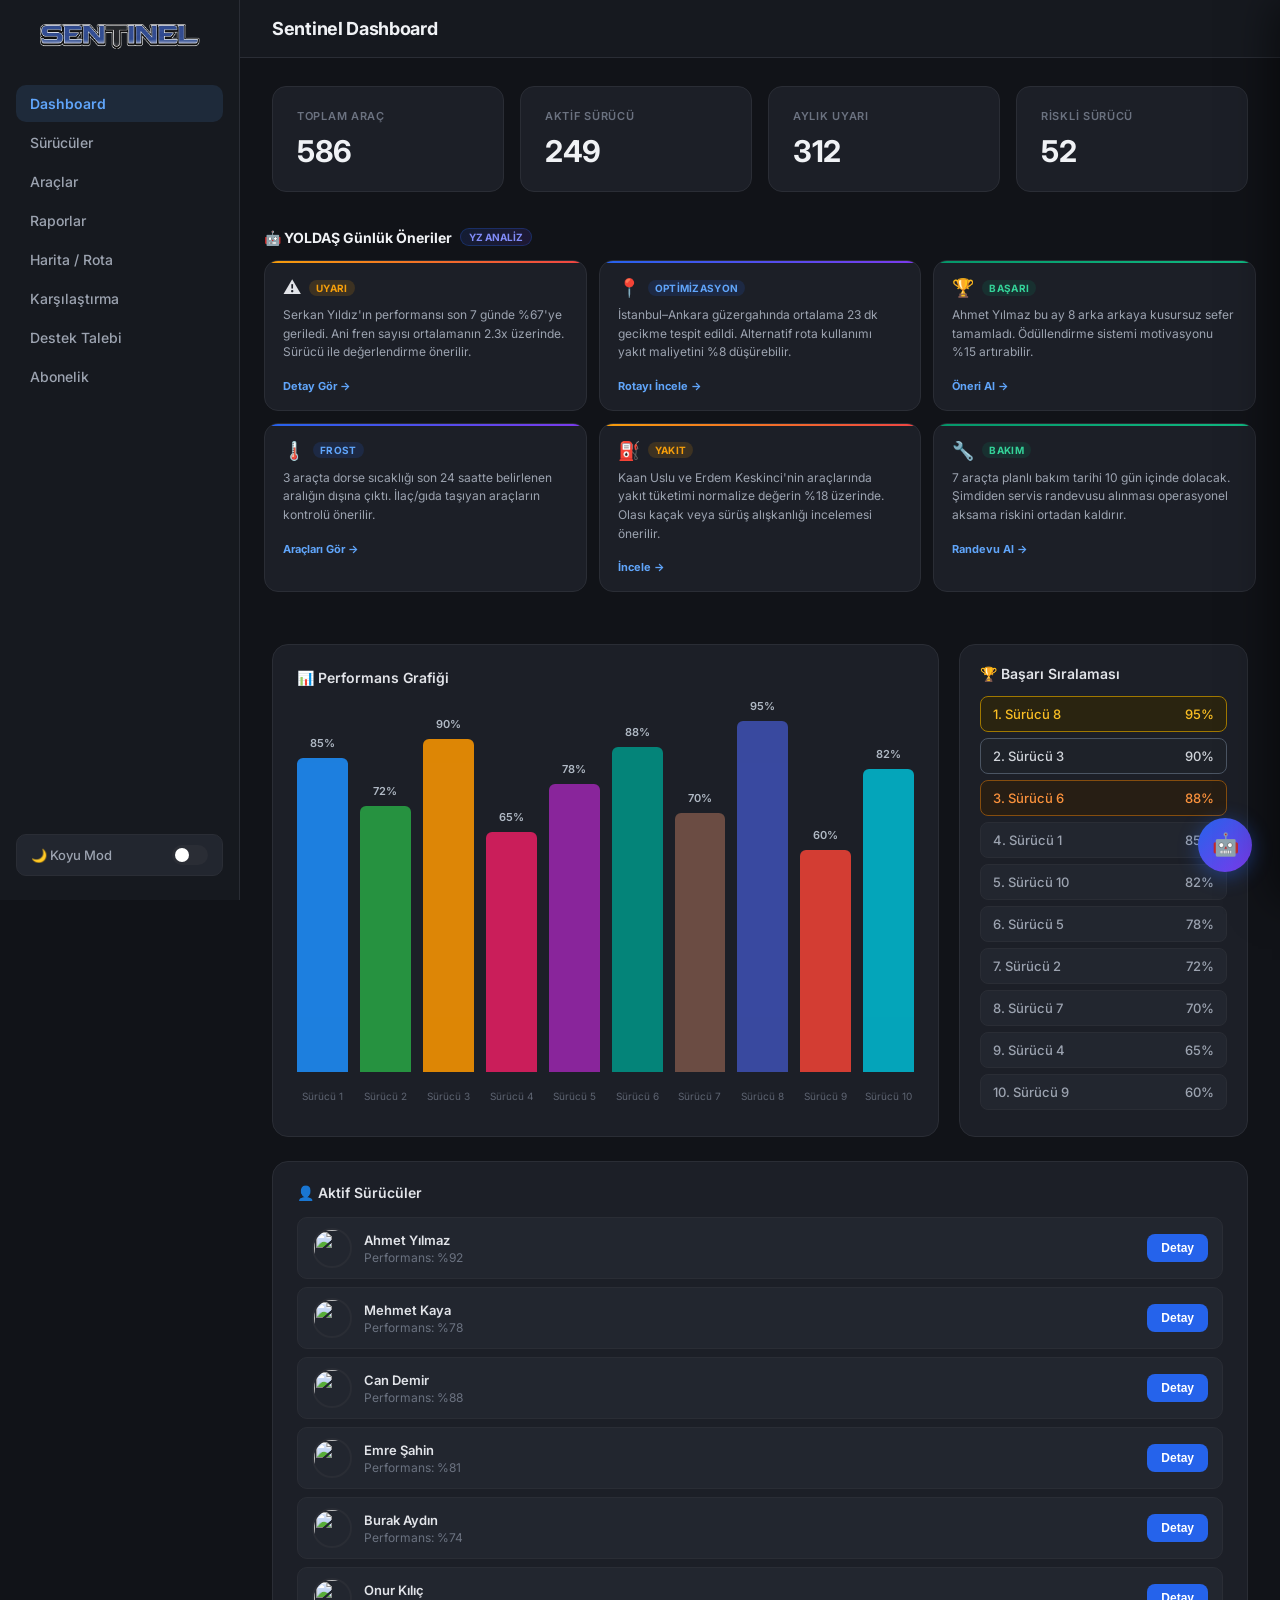
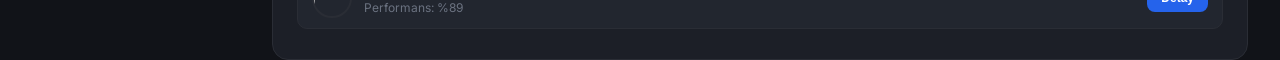
==== commit 73a965c4: "Add files via upload" ====
--- a/NEXTECH - SENTINEL/index.html
+++ b/NEXTECH - SENTINEL/index.html
@@ -5,221 +5,44 @@
     <title>NEXTECH Sentinel | Yönetim Paneli</title>
     <link rel="stylesheet" href="css/panel.css">
     <style>
-      /* ── YOLDAŞ TOGGLE BTN ─────────────────────────── */
-      .yoldas-fab {
-        position: fixed; bottom: 28px; right: 28px;
-        width: 54px; height: 54px; border-radius: 50%;
-        background: linear-gradient(135deg, #2563eb, #7c3aed);
-        border: none; cursor: pointer; z-index: 800;
-        display: flex; align-items: center; justify-content: center;
-        font-size: 22px;
-        box-shadow: 0 4px 20px rgba(37,99,235,0.45);
-        transition: transform 0.2s, box-shadow 0.2s;
-      }
-      .yoldas-fab:hover { transform: scale(1.1); box-shadow: 0 6px 28px rgba(37,99,235,0.6); }
-
-      /* ── YOLDAŞ OVERLAY ────────────────────────────── */
-      .yoldas-overlay {
-        position: fixed; inset: 0; background: rgba(0,0,0,0.45);
-        z-index: 850; opacity: 0; pointer-events: none; transition: opacity 0.25s;
-      }
-      .yoldas-overlay.acik { opacity: 1; pointer-events: all; }
-
-      /* ── YOLDAŞ DRAWER ─────────────────────────────── */
-      .yoldas-drawer {
-        position: fixed; top: 0; right: 0;
-        width: 380px; height: 100vh;
-        background: #0f1117;
-        border-left: 1px solid #1e2130;
-        z-index: 860; display: flex; flex-direction: column;
-        transform: translateX(100%);
-        transition: transform 0.28s cubic-bezier(0.4,0,0.2,1);
-        box-shadow: -8px 0 40px rgba(0,0,0,0.5);
-      }
-      .yoldas-drawer.acik { transform: translateX(0); }
-
-      .yoldas-header {
-        padding: 18px 20px;
-        background: linear-gradient(135deg, rgba(37,99,235,0.15), rgba(124,58,237,0.15));
-        border-bottom: 1px solid #1e2130;
-        display: flex; align-items: center; gap: 12px;
-      }
-      .yoldas-avatar {
-        width: 38px; height: 38px; border-radius: 50%;
-        background: linear-gradient(135deg,#2563eb,#7c3aed);
-        display: flex; align-items: center; justify-content: center;
-        font-size: 18px; flex-shrink: 0;
-      }
-      .yoldas-header-info { flex: 1; }
-      .yoldas-header-info strong { display: block; font-size: 14px; font-weight: 700; color: #f0f2f5; }
-      .yoldas-header-info span { font-size: 11px; color: #6b7280; }
-      .yoldas-kapat {
-        width: 30px; height: 30px; border: none; background: #1c1f27;
-        border-radius: 8px; color: #6b7280; cursor: pointer; font-size: 14px;
-        display: flex; align-items: center; justify-content: center; transition: background 0.15s;
-      }
-      .yoldas-kapat:hover { background: #2a2d35; color: #f0f2f5; }
-
-      .yoldas-mesajlar {
-        flex: 1; overflow-y: auto; padding: 16px 18px;
-        display: flex; flex-direction: column; gap: 12px;
-      }
-
-      .mesaj { display: flex; gap: 8px; max-width: 100%; }
-      .mesaj.kullanici { flex-direction: row-reverse; }
-
-      .mesaj-balon {
-        padding: 10px 14px; border-radius: 14px; font-size: 13px; line-height: 1.5;
-        max-width: 78%;
-      }
-      .mesaj.bot .mesaj-balon {
-        background: #1c1f27; color: #d1d5db; border-radius: 4px 14px 14px 14px;
-        border: 1px solid #2a2d35;
-      }
-      .mesaj.kullanici .mesaj-balon {
-        background: linear-gradient(135deg,#2563eb,#1d4ed8);
-        color: #fff; border-radius: 14px 4px 14px 14px;
-      }
-      .mesaj-ikon {
-        width: 28px; height: 28px; border-radius: 50%; flex-shrink: 0; margin-top: 2px;
-        display: flex; align-items: center; justify-content: center; font-size: 14px;
-      }
-      .mesaj.bot .mesaj-ikon { background: linear-gradient(135deg,#2563eb,#7c3aed); }
-      .mesaj.kullanici .mesaj-ikon { background: #22262f; }
-
-      .yazıyor {
-        display: flex; gap: 4px; padding: 12px 14px;
-        background: #1c1f27; border-radius: 4px 14px 14px 14px;
-        border: 1px solid #2a2d35; width: fit-content;
-      }
-      .yazıyor span {
-        width: 6px; height: 6px; background: #4b5563; border-radius: 50%;
-        animation: bounce 1.2s infinite;
-      }
-      .yazıyor span:nth-child(2) { animation-delay: 0.2s; }
-      .yazıyor span:nth-child(3) { animation-delay: 0.4s; }
-      @keyframes bounce { 0%,60%,100%{transform:translateY(0)} 30%{transform:translateY(-6px); background:#60a5fa;} }
-
-      .yoldas-input-row {
-        padding: 14px 18px; border-top: 1px solid #1e2130;
-        display: flex; gap: 8px;
-      }
-      .yoldas-input {
-        flex: 1; background: #1c1f27; border: 1px solid #2a2d35;
-        border-radius: 10px; padding: 10px 14px; font-size: 13px;
-        color: #f0f2f5; outline: none; font-family: inherit;
-        transition: border-color 0.15s;
-      }
-      .yoldas-input:focus { border-color: #2563eb; }
-      .yoldas-input::placeholder { color: #4b5563; }
-      .yoldas-gonder {
-        width: 38px; height: 38px; border-radius: 10px; border: none;
-        background: #2563eb; color: #fff; cursor: pointer; font-size: 16px;
-        display: flex; align-items: center; justify-content: center;
-        transition: background 0.15s; flex-shrink: 0;
-      }
-      .yoldas-gonder:hover { background: #1d4ed8; }
-
-      /* ── AI ÖNERİ KARTLARI ─────────────────────────── */
-      .ai-oneri-section {
-        padding: 0 24px 0;
-        margin-bottom: 0;
-      }
-      .ai-oneri-header {
-        display: flex; align-items: center; gap: 8px; margin-bottom: 14px;
-      }
+      .ai-oneri-section { padding: 0 24px; margin-bottom: 28px; }
+      .ai-oneri-header { display: flex; align-items: center; gap: 8px; margin-bottom: 14px; padding-top: 8px; }
       .ai-oneri-header h3 { font-size: 14px; font-weight: 700; color: #f0f2f5; }
       .ai-oneri-header .ai-badge {
         font-size: 10px; font-weight: 700; padding: 2px 8px; border-radius: 20px;
         background: linear-gradient(135deg,#2563eb22,#7c3aed22);
         color: #818cf8; border: 1px solid #2563eb44;
       }
-
-      .ai-oneri-grid {
-        display: grid;
-        grid-template-columns: repeat(auto-fill, minmax(240px, 1fr));
-        gap: 12px;
-        margin-bottom: 24px;
-      }
-
+      .ai-oneri-grid { display: grid; grid-template-columns: repeat(auto-fill, minmax(240px, 1fr)); gap: 12px; }
       .ai-oneri-kart {
-        background: #1c1f27;
-        border: 1px solid #2a2d35;
-        border-radius: 14px;
-        padding: 16px 18px;
-        position: relative;
-        overflow: hidden;
+        background: #1c1f27; border: 1px solid #2a2d35; border-radius: 14px;
+        padding: 16px 18px; position: relative; overflow: hidden;
         transition: transform 0.2s, box-shadow 0.2s;
       }
       .ai-oneri-kart:hover { transform: translateY(-2px); box-shadow: 0 8px 24px rgba(0,0,0,0.3); }
-      .ai-oneri-kart::before {
-        content: ''; position: absolute; top: 0; left: 0; right: 0; height: 2px;
-      }
+      .ai-oneri-kart::before { content: ''; position: absolute; top: 0; left: 0; right: 0; height: 2px; }
       .ai-oneri-kart.uyari::before { background: linear-gradient(90deg,#f59e0b,#ef4444); }
       .ai-oneri-kart.bilgi::before  { background: linear-gradient(90deg,#2563eb,#7c3aed); }
       .ai-oneri-kart.basari::before { background: linear-gradient(90deg,#059669,#10b981); }
-
       .ai-kart-ust { display: flex; align-items: center; gap: 8px; margin-bottom: 8px; }
       .ai-kart-ikon { font-size: 18px; }
-      .ai-kart-tip {
-        font-size: 10px; font-weight: 700; padding: 2px 7px;
-        border-radius: 20px; letter-spacing: 0.3px;
-      }
+      .ai-kart-tip { font-size: 10px; font-weight: 700; padding: 2px 7px; border-radius: 20px; letter-spacing: 0.3px; }
       .uyari .ai-kart-tip { background: rgba(245,158,11,0.15); color: #f59e0b; }
       .bilgi  .ai-kart-tip { background: rgba(37,99,235,0.15);  color: #60a5fa; }
       .basari .ai-kart-tip { background: rgba(5,150,105,0.15);  color: #34d399; }
-
       .ai-kart-metin { font-size: 12px; color: #9ca3b0; line-height: 1.55; margin-bottom: 12px; }
       .ai-kart-aksiyon {
         font-size: 11px; font-weight: 700; color: #60a5fa; cursor: pointer;
         display: inline-flex; align-items: center; gap: 4px;
-        background: none; border: none; padding: 0; font-family: inherit;
-        transition: color 0.15s;
+        background: none; border: none; padding: 0; font-family: inherit; transition: color 0.15s;
       }
       .ai-kart-aksiyon:hover { color: #93c5fd; }
-
-      /* light mode */
-      body.light .yoldas-drawer { background: #f9fafb; border-left-color: #e2e6ef; }
-      body.light .yoldas-header { border-bottom-color: #e2e6ef; }
-      body.light .yoldas-header-info strong { color: #111318; }
-      body.light .yoldas-kapat { background: #f3f4f6; }
-      body.light .mesaj.bot .mesaj-balon { background: #fff; color: #374151; border-color: #e2e6ef; }
-      body.light .yoldas-input { background: #fff; border-color: #e2e6ef; color: #111318; }
-      body.light .yoldas-input-row { border-top-color: #e2e6ef; }
       body.light .ai-oneri-kart { background: #fff; border-color: #e2e6ef; }
       body.light .ai-oneri-header h3 { color: #111318; }
       body.light .ai-kart-metin { color: #4b5563; }
     </style>
 </head>
 <body>
-
-<!-- YOLDAŞ OVERLAY -->
-<div class="yoldas-overlay" id="yoldasOverlay" onclick="yoldasKapat()"></div>
-
-<!-- YOLDAŞ DRAWER -->
-<div class="yoldas-drawer" id="yoldasDrawer">
-  <div class="yoldas-header">
-    <div class="yoldas-avatar">🤖</div>
-    <div class="yoldas-header-info">
-      <strong>YOLDAŞ</strong>
-      <span>Yapay Zeka Filo Asistanı · Aktif</span>
-    </div>
-    <button class="yoldas-kapat" onclick="yoldasKapat()">✕</button>
-  </div>
-  <div class="yoldas-mesajlar" id="yoldasMesajlar">
-    <div class="mesaj bot">
-      <div class="mesaj-ikon">🤖</div>
-      <div class="mesaj-balon">Merhaba! Ben YOLDAŞ, filo yönetim asistanınızım. Sürücü performansı, rota optimizasyonu veya uyarılar hakkında soru sorabilirsiniz.</div>
-    </div>
-  </div>
-  <div class="yoldas-input-row">
-    <input class="yoldas-input" id="yoldasInput" placeholder="Soru sorun..." onkeydown="if(event.key==='Enter') yoldasGonder()">
-    <button class="yoldas-gonder" onclick="yoldasGonder()">➤</button>
-  </div>
-</div>
-
-<!-- YOLDAŞ FAB -->
-<button class="yoldas-fab" onclick="yoldasAc()" title="YOLDAŞ Asistan">🤖</button>
 
 <div class="sidebar">
   <img src="assets/logo.png" class="logo" onerror="this.style.display='none'">
@@ -246,14 +69,13 @@
     <span></span>
   </header>
 
-  <section class="cards">
+  <section class="cards" style="margin-bottom: 28px;">
     <div class="card"><h2>Toplam Araç</h2><p>586</p></div>
     <div class="card"><h2>Aktif Sürücü</h2><p>249</p></div>
     <div class="card"><h2>Aylık Uyarı</h2><p>312</p></div>
     <div class="card"><h2>Riskli Sürücü</h2><p>52</p></div>
   </section>
 
-  <!-- ── YOLDAŞ AI ÖNERİLERİ ──────────────────────────── -->
   <div class="ai-oneri-section">
     <div class="ai-oneri-header">
       <h3>🤖 YOLDAŞ Günlük Öneriler</h3>
@@ -262,44 +84,43 @@
     <div class="ai-oneri-grid">
 
       <div class="ai-oneri-kart uyari">
-        <div class="ai-kart-ust">
-          <span class="ai-kart-ikon">⚠️</span>
-          <span class="ai-kart-tip">UYARI</span>
-        </div>
+        <div class="ai-kart-ust"><span class="ai-kart-ikon">⚠️</span><span class="ai-kart-tip">UYARI</span></div>
         <div class="ai-kart-metin">Serkan Yıldız'ın performansı son 7 günde %67'ye geriledi. Ani fren sayısı ortalamanın 2.3x üzerinde. Sürücü ile değerlendirme önerilir.</div>
         <button class="ai-kart-aksiyon" onclick="yoldasAcMesajla('Serkan Yıldız hakkında detaylı analiz ver')">Detay Gör →</button>
       </div>
 
       <div class="ai-oneri-kart bilgi">
-        <div class="ai-kart-ust">
-          <span class="ai-kart-ikon">📍</span>
-          <span class="ai-kart-tip">OPTİMİZASYON</span>
-        </div>
+        <div class="ai-kart-ust"><span class="ai-kart-ikon">📍</span><span class="ai-kart-tip">OPTİMİZASYON</span></div>
         <div class="ai-kart-metin">İstanbul–Ankara güzergahında ortalama 23 dk gecikme tespit edildi. Alternatif rota kullanımı yakıt maliyetini %8 düşürebilir.</div>
         <button class="ai-kart-aksiyon" onclick="yoldasAcMesajla('İstanbul Ankara rota optimizasyonu öner')">Rotayı İncele →</button>
       </div>
 
       <div class="ai-oneri-kart basari">
-        <div class="ai-kart-ust">
-          <span class="ai-kart-ikon">🏆</span>
-          <span class="ai-kart-tip">BAŞARI</span>
-        </div>
+        <div class="ai-kart-ust"><span class="ai-kart-ikon">🏆</span><span class="ai-kart-tip">BAŞARI</span></div>
         <div class="ai-kart-metin">Ahmet Yılmaz bu ay 8 arka arkaya kusursuz sefer tamamladı. Ödüllendirme sistemi motivasyonu %15 artırabilir.</div>
         <button class="ai-kart-aksiyon" onclick="yoldasAcMesajla('Sürücü ödüllendirme sistemi öner')">Öneri Al →</button>
       </div>
 
       <div class="ai-oneri-kart bilgi">
-        <div class="ai-kart-ust">
-          <span class="ai-kart-ikon">🌡️</span>
-          <span class="ai-kart-tip">FROST</span>
-        </div>
+        <div class="ai-kart-ust"><span class="ai-kart-ikon">🌡️</span><span class="ai-kart-tip">FROST</span></div>
         <div class="ai-kart-metin">3 araçta dorse sıcaklığı son 24 saatte belirlenen aralığın dışına çıktı. İlaç/gıda taşıyan araçların kontrolü önerilir.</div>
         <button class="ai-kart-aksiyon" onclick="yoldasAcMesajla('Sıcaklık uyarısı veren araçları listele')">Araçları Gör →</button>
       </div>
 
-    </div>
-  </div>
-  <!-- ── /YOLDAŞ AI ÖNERİLERİ ─────────────────────────── -->
+      <div class="ai-oneri-kart uyari">
+        <div class="ai-kart-ust"><span class="ai-kart-ikon">⛽</span><span class="ai-kart-tip">YAKIT</span></div>
+        <div class="ai-kart-metin">Kaan Uslu ve Erdem Keskinci'nin araçlarında yakıt tüketimi normalize değerin %18 üzerinde. Olası kaçak veya sürüş alışkanlığı incelemesi önerilir.</div>
+        <button class="ai-kart-aksiyon" onclick="yoldasAcMesajla('Yüksek yakıt tüketimi olan araçları analiz et')">İncele →</button>
+      </div>
+
+      <div class="ai-oneri-kart basari">
+        <div class="ai-kart-ust"><span class="ai-kart-ikon">🔧</span><span class="ai-kart-tip">BAKIM</span></div>
+        <div class="ai-kart-metin">7 araçta planlı bakım tarihi 10 gün içinde dolacak. Şimdiden servis randevusu alınması operasyonel aksama riskini ortadan kaldırır.</div>
+        <button class="ai-kart-aksiyon" onclick="yoldasAcMesajla('Bakım tarihi yaklaşan araçları listele')">Randevu Al →</button>
+      </div>
+
+    </div>
+  </div>
 
   <section class="chart-section">
     <div class="dashboard-row">
@@ -359,7 +180,6 @@
 
 </main>
 
-<!-- Detay Modal -->
 <div class="modal" id="userModal">
   <div class="modal-content">
     <span class="close">&times;</span>
@@ -370,82 +190,6 @@
 </div>
 
 <script>
-  // ── YOLDAŞ ─────────────────────────────────────────────
-  var yoldasAcik = false;
-
-  var botCevaplar = {
-    'serkan': 'Serkan Yıldız analizi: Son 7 günde ani fren 14 kez, aşırı hız 3 kez tespit edildi. Ortalama skorun 22 puan altında. Bire-bir koçluk seansı önerilir.',
-    'rota': 'İstanbul–Ankara için alternatif rota: TEM yerine D-100 + Bolu bypass kombinasyonu ortalama 18 dk kazandırır ve yakıtta %6-8 tasarruf sağlar.',
-    'sıcaklık': '3 araç tespit edildi: 34 AK 921 (-2°C sapma), 06 TL 447 (+3°C sapma), 41 BC 332 (-1.5°C sapma). Hepsi son 6 saat içinde uyarı üretti.',
-    'ödül': 'Öneri: Aylık %90+ skoru koruyan sürücüye bonus prim, arka arkaya 5 kusursuz sefer için dijital rozet sistemi kurulabilir. Motivasyon etkisi literatürde %12-18 artış.',
-    'default': 'Filo verilerinizi analiz ediyorum... Sürücü performansı, rota optimizasyonu, yakıt tasarrufu veya uyarı yönetimi konularında yardımcı olabilirim.'
-  };
-
-  function yoldasCevapBul(soru) {
-    soru = soru.toLowerCase();
-    if (soru.includes('serkan') || soru.includes('fren') || soru.includes('risk')) return botCevaplar['serkan'];
-    if (soru.includes('rota') || soru.includes('ankara') || soru.includes('istanbul')) return botCevaplar['rota'];
-    if (soru.includes('sıcaklık') || soru.includes('frost') || soru.includes('araç')) return botCevaplar['sıcaklık'];
-    if (soru.includes('ödül') || soru.includes('motivasyon') || soru.includes('prim')) return botCevaplar['ödül'];
-    return botCevaplar['default'];
-  }
-
-  function yoldasAc() {
-    document.getElementById('yoldasDrawer').classList.add('acik');
-    document.getElementById('yoldasOverlay').classList.add('acik');
-    yoldasAcik = true;
-    setTimeout(function() { document.getElementById('yoldasInput').focus(); }, 300);
-  }
-
-  function yoldasKapat() {
-    document.getElementById('yoldasDrawer').classList.remove('acik');
-    document.getElementById('yoldasOverlay').classList.remove('acik');
-    yoldasAcik = false;
-  }
-
-  function yoldasAcMesajla(mesaj) {
-    yoldasAc();
-    setTimeout(function() {
-      mesajEkle(mesaj, 'kullanici');
-      botYazıyor(mesaj);
-    }, 350);
-  }
-
-  function mesajEkle(metin, tip) {
-    var kutu = document.getElementById('yoldasMesajlar');
-    var div = document.createElement('div');
-    div.className = 'mesaj ' + tip;
-    var ikon = tip === 'bot' ? '🤖' : '👤';
-    div.innerHTML = '<div class="mesaj-ikon">' + ikon + '</div><div class="mesaj-balon">' + metin + '</div>';
-    kutu.appendChild(div);
-    kutu.scrollTop = kutu.scrollHeight;
-  }
-
-  function botYazıyor(soru) {
-    var kutu = document.getElementById('yoldasMesajlar');
-    var yazDiv = document.createElement('div');
-    yazDiv.className = 'mesaj bot';
-    yazDiv.id = 'yaziyorDiv';
-    yazDiv.innerHTML = '<div class="mesaj-ikon">🤖</div><div class="yazıyor"><span></span><span></span><span></span></div>';
-    kutu.appendChild(yazDiv);
-    kutu.scrollTop = kutu.scrollHeight;
-    setTimeout(function() {
-      var el = document.getElementById('yaziyorDiv');
-      if (el) el.remove();
-      mesajEkle(yoldasCevapBul(soru), 'bot');
-    }, 1200);
-  }
-
-  function yoldasGonder() {
-    var input = document.getElementById('yoldasInput');
-    var metin = input.value.trim();
-    if (!metin) return;
-    input.value = '';
-    mesajEkle(metin, 'kullanici');
-    botYazıyor(metin);
-  }
-
-  // ── TEMA ───────────────────────────────────────────────
   function toggleTheme() {
     document.body.classList.toggle('light');
     var isLight = document.body.classList.contains('light');
@@ -460,5 +204,6 @@
   })();
 </script>
 
+<script src="yoldas.js"></script>
 </body>
 </html>
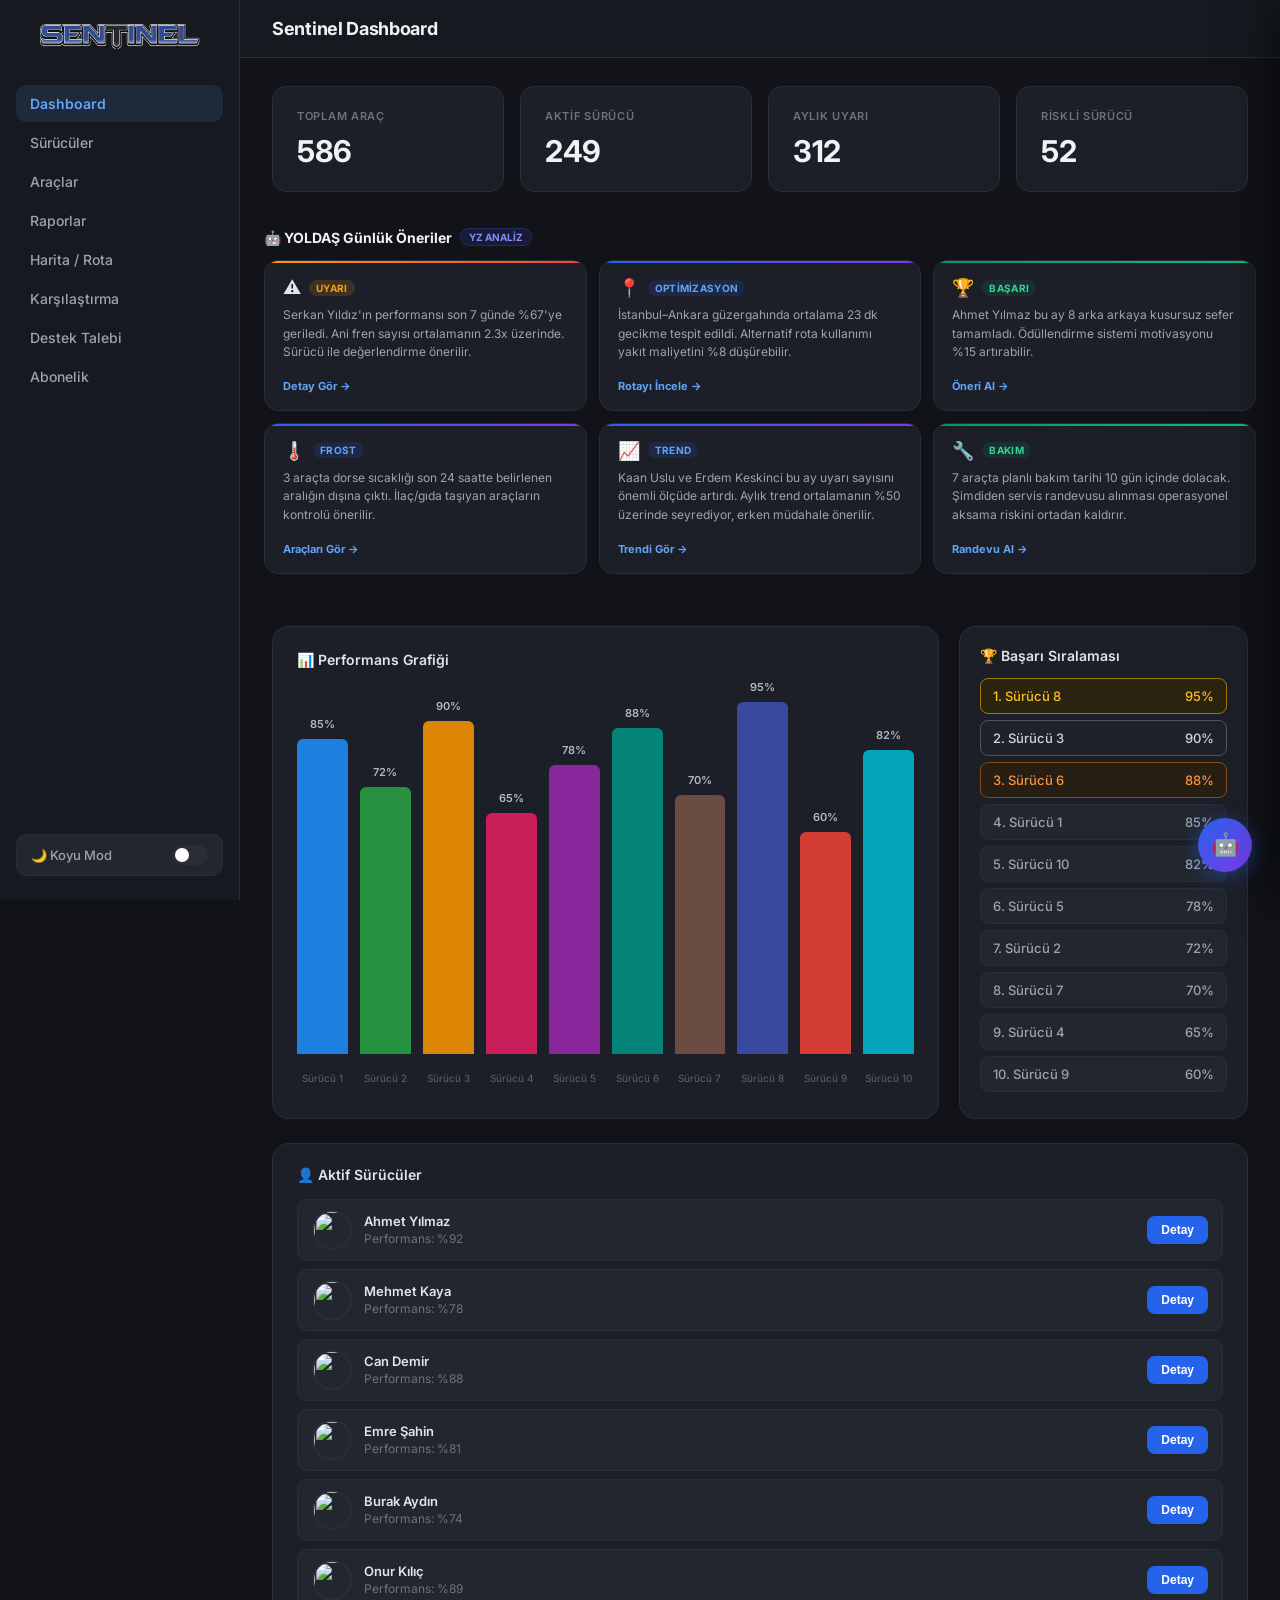
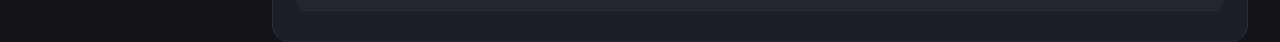
==== commit 03d68efa: "Add files via upload" ====
--- a/NEXTECH - SENTINEL/index.html
+++ b/NEXTECH - SENTINEL/index.html
@@ -107,11 +107,11 @@
         <button class="ai-kart-aksiyon" onclick="yoldasAcMesajla('Sıcaklık uyarısı veren araçları listele')">Araçları Gör →</button>
       </div>
 
-      <div class="ai-oneri-kart uyari">
-        <div class="ai-kart-ust"><span class="ai-kart-ikon">⛽</span><span class="ai-kart-tip">YAKIT</span></div>
-        <div class="ai-kart-metin">Kaan Uslu ve Erdem Keskinci'nin araçlarında yakıt tüketimi normalize değerin %18 üzerinde. Olası kaçak veya sürüş alışkanlığı incelemesi önerilir.</div>
-        <button class="ai-kart-aksiyon" onclick="yoldasAcMesajla('Yüksek yakıt tüketimi olan araçları analiz et')">İncele →</button>
-      </div>
+      <div class="ai-oneri-kart bilgi">
+  <div class="ai-kart-ust"><span class="ai-kart-ikon">📈</span><span class="ai-kart-tip">TREND</span></div>
+  <div class="ai-kart-metin">Kaan Uslu ve Erdem Keskinci bu ay uyarı sayısını önemli ölçüde artırdı. Aylık trend ortalamanın %50 üzerinde seyrediyor, erken müdahale önerilir.</div>
+  <button class="ai-kart-aksiyon" onclick="yoldasAcMesajla('Aylık uyarı trendi artan sürücüleri listele')">Trendi Gör →</button>
+</div>
 
       <div class="ai-oneri-kart basari">
         <div class="ai-kart-ust"><span class="ai-kart-ikon">🔧</span><span class="ai-kart-tip">BAKIM</span></div>
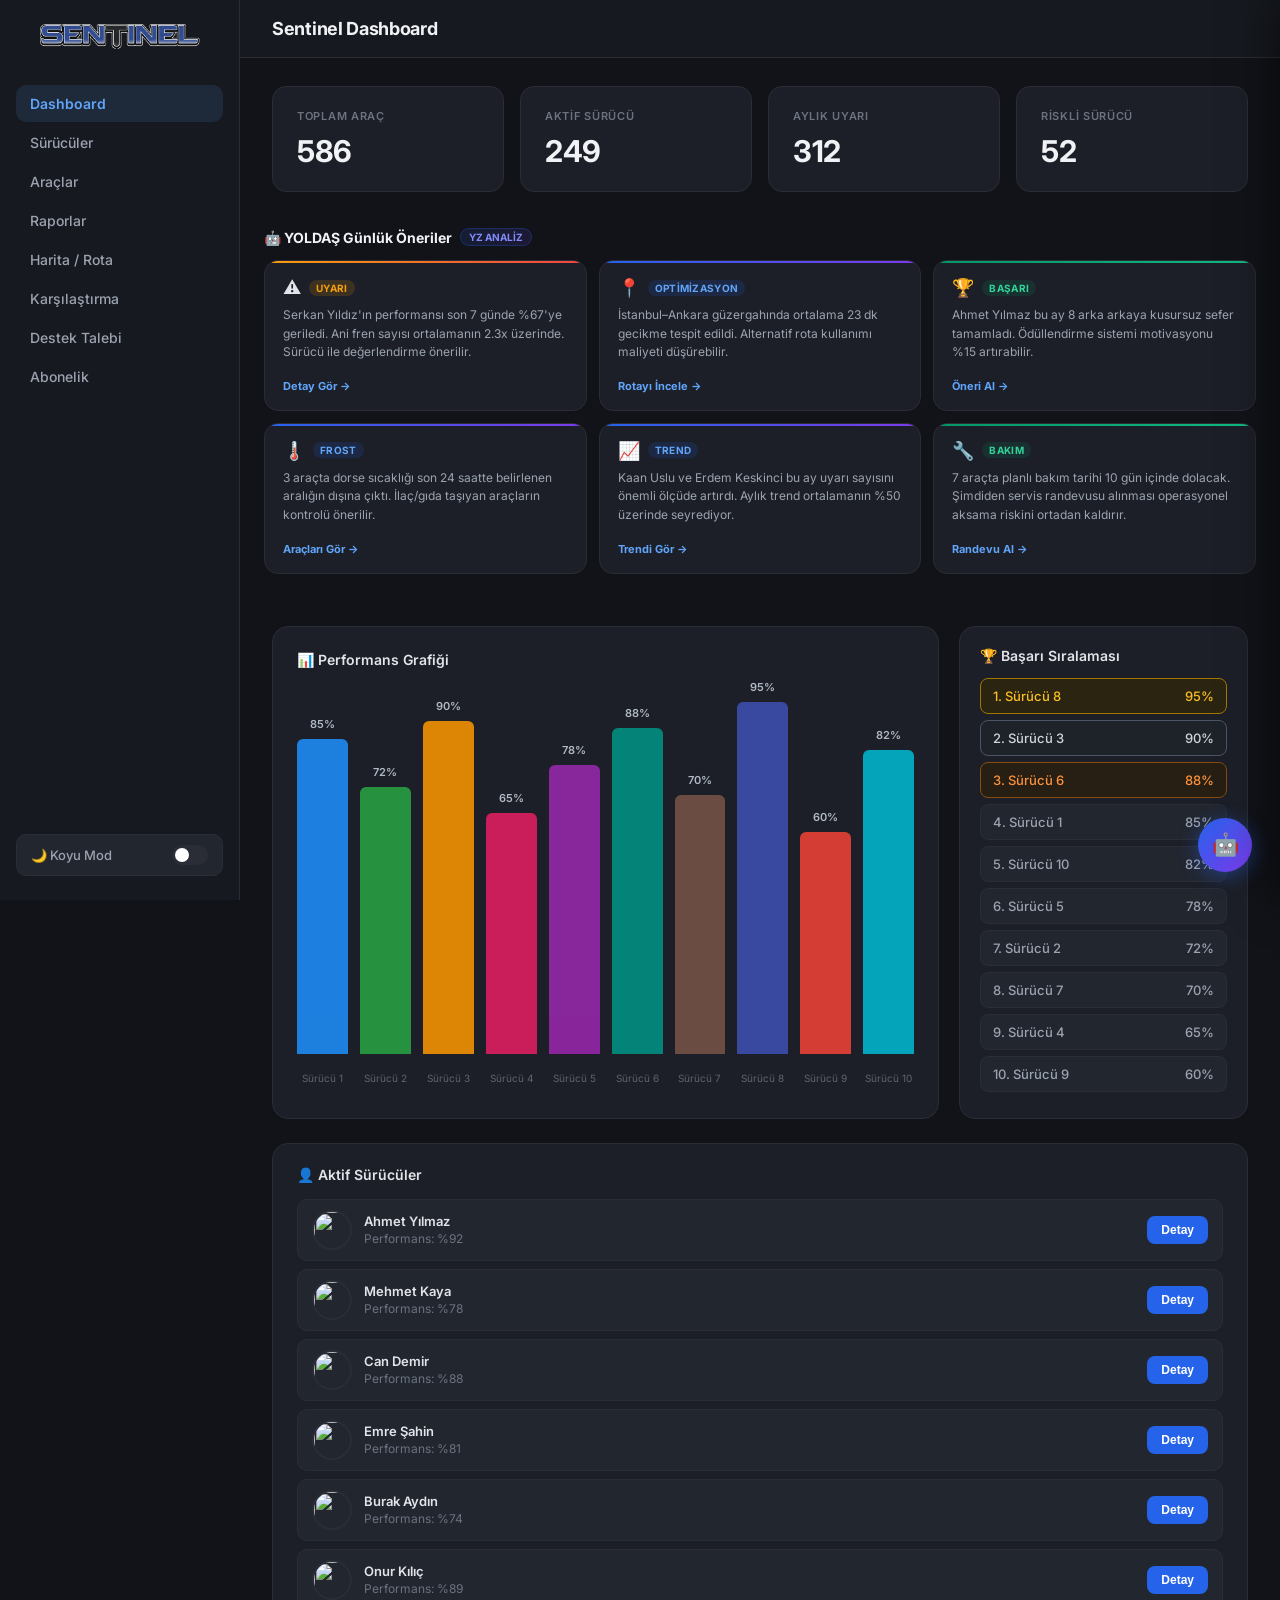
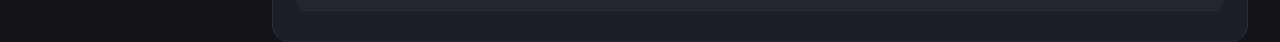
==== commit 7429085c: "Add files via upload" ====
--- a/NEXTECH - SENTINEL/index.html
+++ b/NEXTECH - SENTINEL/index.html
@@ -8,17 +8,9 @@
       .ai-oneri-section { padding: 0 24px; margin-bottom: 28px; }
       .ai-oneri-header { display: flex; align-items: center; gap: 8px; margin-bottom: 14px; padding-top: 8px; }
       .ai-oneri-header h3 { font-size: 14px; font-weight: 700; color: #f0f2f5; }
-      .ai-oneri-header .ai-badge {
-        font-size: 10px; font-weight: 700; padding: 2px 8px; border-radius: 20px;
-        background: linear-gradient(135deg,#2563eb22,#7c3aed22);
-        color: #818cf8; border: 1px solid #2563eb44;
-      }
+      .ai-oneri-header .ai-badge { font-size: 10px; font-weight: 700; padding: 2px 8px; border-radius: 20px; background: linear-gradient(135deg,#2563eb22,#7c3aed22); color: #818cf8; border: 1px solid #2563eb44; }
       .ai-oneri-grid { display: grid; grid-template-columns: repeat(auto-fill, minmax(240px, 1fr)); gap: 12px; }
-      .ai-oneri-kart {
-        background: #1c1f27; border: 1px solid #2a2d35; border-radius: 14px;
-        padding: 16px 18px; position: relative; overflow: hidden;
-        transition: transform 0.2s, box-shadow 0.2s;
-      }
+      .ai-oneri-kart { background: #1c1f27; border: 1px solid #2a2d35; border-radius: 14px; padding: 16px 18px; position: relative; overflow: hidden; transition: transform 0.2s, box-shadow 0.2s; }
       .ai-oneri-kart:hover { transform: translateY(-2px); box-shadow: 0 8px 24px rgba(0,0,0,0.3); }
       .ai-oneri-kart::before { content: ''; position: absolute; top: 0; left: 0; right: 0; height: 2px; }
       .ai-oneri-kart.uyari::before { background: linear-gradient(90deg,#f59e0b,#ef4444); }
@@ -31,15 +23,36 @@
       .bilgi  .ai-kart-tip { background: rgba(37,99,235,0.15);  color: #60a5fa; }
       .basari .ai-kart-tip { background: rgba(5,150,105,0.15);  color: #34d399; }
       .ai-kart-metin { font-size: 12px; color: #9ca3b0; line-height: 1.55; margin-bottom: 12px; }
-      .ai-kart-aksiyon {
-        font-size: 11px; font-weight: 700; color: #60a5fa; cursor: pointer;
-        display: inline-flex; align-items: center; gap: 4px;
-        background: none; border: none; padding: 0; font-family: inherit; transition: color 0.15s;
-      }
+      .ai-kart-aksiyon { font-size: 11px; font-weight: 700; color: #60a5fa; cursor: pointer; display: inline-flex; align-items: center; gap: 4px; background: none; border: none; padding: 0; font-family: inherit; transition: color 0.15s; }
       .ai-kart-aksiyon:hover { color: #93c5fd; }
       body.light .ai-oneri-kart { background: #fff; border-color: #e2e6ef; }
       body.light .ai-oneri-header h3 { color: #111318; }
       body.light .ai-kart-metin { color: #4b5563; }
+
+      /* MODAL */
+      .modal { position:fixed; inset:0; background:rgba(0,0,0,0.65); display:none; align-items:center; justify-content:center; z-index:999; backdrop-filter:blur(4px); }
+      .modal.open { display:flex; }
+      .modal-content { background:#1c1f27; border-radius:18px; padding:28px; width:380px; max-width:92%; position:relative; box-shadow:0 24px 60px rgba(0,0,0,0.55); border:1px solid #2a2d35; color:#e2e4e9; }
+      .modal-close { position:absolute; right:18px; top:14px; font-size:20px; cursor:pointer; color:#6b7280; background:none; border:none; }
+      .modal-close:hover { color:#e2e4e9; }
+      .modal-header { display:flex; align-items:center; gap:14px; margin-bottom:20px; }
+      .modal-avatar { width:56px; height:56px; border-radius:50%; border:2px solid #2563eb; object-fit:cover; }
+      .modal-header h3 { margin:0; font-size:17px; color:#f0f2f5; }
+      .modal-header span { font-size:12px; color:#6b7280; }
+      .modal-section { margin-bottom:14px; }
+      .modal-section label { font-size:11px; color:#6b7280; text-transform:uppercase; letter-spacing:0.5px; display:block; margin-bottom:4px; }
+      .modal-bio { font-size:13px; color:#9ca3b0; line-height:1.6; background:#22262f; border-radius:8px; padding:10px 12px; }
+      .modal-stats { display:grid; grid-template-columns:1fr 1fr 1fr; gap:10px; }
+      .modal-stat { background:#22262f; border-radius:8px; padding:10px; text-align:center; border:1px solid #2a2d35; }
+      .modal-stat-val { font-size:20px; font-weight:700; color:#f0f2f5; }
+      .modal-stat-lbl { font-size:10px; color:#6b7280; margin-top:2px; }
+      .perf-bar-bg { height:8px; background:#2a2d35; border-radius:99px; overflow:hidden; margin-top:6px; }
+      .perf-bar-fill { height:100%; border-radius:99px; }
+      body.light .modal-content { background:#fff; border-color:#e2e6ef; color:#111318; }
+      body.light .modal-bio { background:#f4f6fb; color:#4b5563; }
+      body.light .modal-stat { background:#f4f6fb; border-color:#e2e6ef; }
+      body.light .modal-stat-val { color:#111318; }
+      body.light .perf-bar-bg { background:#e8eaed; }
     </style>
 </head>
 <body>
@@ -91,7 +104,7 @@
 
       <div class="ai-oneri-kart bilgi">
         <div class="ai-kart-ust"><span class="ai-kart-ikon">📍</span><span class="ai-kart-tip">OPTİMİZASYON</span></div>
-        <div class="ai-kart-metin">İstanbul–Ankara güzergahında ortalama 23 dk gecikme tespit edildi. Alternatif rota kullanımı yakıt maliyetini %8 düşürebilir.</div>
+        <div class="ai-kart-metin">İstanbul–Ankara güzergahında ortalama 23 dk gecikme tespit edildi. Alternatif rota kullanımı maliyeti düşürebilir.</div>
         <button class="ai-kart-aksiyon" onclick="yoldasAcMesajla('İstanbul Ankara rota optimizasyonu öner')">Rotayı İncele →</button>
       </div>
 
@@ -108,10 +121,10 @@
       </div>
 
       <div class="ai-oneri-kart bilgi">
-  <div class="ai-kart-ust"><span class="ai-kart-ikon">📈</span><span class="ai-kart-tip">TREND</span></div>
-  <div class="ai-kart-metin">Kaan Uslu ve Erdem Keskinci bu ay uyarı sayısını önemli ölçüde artırdı. Aylık trend ortalamanın %50 üzerinde seyrediyor, erken müdahale önerilir.</div>
-  <button class="ai-kart-aksiyon" onclick="yoldasAcMesajla('Aylık uyarı trendi artan sürücüleri listele')">Trendi Gör →</button>
-</div>
+        <div class="ai-kart-ust"><span class="ai-kart-ikon">📈</span><span class="ai-kart-tip">TREND</span></div>
+        <div class="ai-kart-metin">Kaan Uslu ve Erdem Keskinci bu ay uyarı sayısını önemli ölçüde artırdı. Aylık trend ortalamanın %50 üzerinde seyrediyor.</div>
+        <button class="ai-kart-aksiyon" onclick="yoldasAcMesajla('Aylık uyarı trendi artan sürücüleri listele')">Trendi Gör →</button>
+      </div>
 
       <div class="ai-oneri-kart basari">
         <div class="ai-kart-ust"><span class="ai-kart-ikon">🔧</span><span class="ai-kart-tip">BAKIM</span></div>
@@ -160,48 +173,107 @@
   <div class="user-panel">
     <h3>👤 Aktif Sürücüler</h3>
     <div class="user-list">
-      <div class="user"><img src="https://i.pravatar.cc/100?img=12"><div><strong>Ahmet Yılmaz</strong><span>Performans: %92</span></div><button>Detay</button></div>
-      <div class="user"><img src="https://i.pravatar.cc/100?img=32"><div><strong>Mehmet Kaya</strong><span>Performans: %78</span></div><button>Detay</button></div>
-      <div class="user"><img src="https://i.pravatar.cc/100?img=45"><div><strong>Can Demir</strong><span>Performans: %88</span></div><button>Detay</button></div>
-      <div class="user"><img src="https://i.pravatar.cc/100?img=18"><div><strong>Emre Şahin</strong><span>Performans: %81</span></div><button>Detay</button></div>
-      <div class="user"><img src="https://i.pravatar.cc/100?img=21"><div><strong>Burak Aydın</strong><span>Performans: %74</span></div><button>Detay</button></div>
-      <div class="user"><img src="https://i.pravatar.cc/100?img=27"><div><strong>Onur Kılıç</strong><span>Performans: %89</span></div><button>Detay</button></div>
-      <div class="user"><img src="https://i.pravatar.cc/100?img=33"><div><strong>Serkan Yıldız</strong><span>Performans: %67</span></div><button>Detay</button></div>
-      <div class="user"><img src="https://i.pravatar.cc/100?img=41"><div><strong>Mert Koç</strong><span>Performans: %85</span></div><button>Detay</button></div>
-      <div class="user"><img src="https://i.pravatar.cc/100?img=50"><div><strong>Ali Çetin</strong><span>Performans: %73</span></div><button>Detay</button></div>
-      <div class="user"><img src="https://i.pravatar.cc/100?img=56"><div><strong>Hakan Arslan</strong><span>Performans: %90</span></div><button>Detay</button></div>
-      <div class="user"><img src="https://i.pravatar.cc/100?img=60"><div><strong>Furkan Öz</strong><span>Performans: %76</span></div><button>Detay</button></div>
-      <div class="user"><img src="https://i.pravatar.cc/100?img=65"><div><strong>Yusuf Polat</strong><span>Performans: %83</span></div><button>Detay</button></div>
-      <div class="user"><img src="https://i.pravatar.cc/100?img=19"><div><strong>Kaan Uslu</strong><span>Performans: %69</span></div><button>Detay</button></div>
-      <div class="user"><img src="https://i.pravatar.cc/100?img=17"><div><strong>Oğuzhan Martin</strong><span>Performans: %87</span></div><button>Detay</button></div>
-      <div class="user"><img src="https://i.pravatar.cc/100?img=15"><div><strong>Erdem Keskinci</strong><span>Performans: %71</span></div><button>Detay</button></div>
+      <div class="user"><img src="https://i.pravatar.cc/100?img=12"><div><strong>Ahmet Yılmaz</strong><span>Performans: %92</span></div><button onclick="openModal(0)">Detay</button></div>
+      <div class="user"><img src="https://i.pravatar.cc/100?img=32"><div><strong>Mehmet Kaya</strong><span>Performans: %78</span></div><button onclick="openModal(1)">Detay</button></div>
+      <div class="user"><img src="https://i.pravatar.cc/100?img=45"><div><strong>Can Demir</strong><span>Performans: %88</span></div><button onclick="openModal(2)">Detay</button></div>
+      <div class="user"><img src="https://i.pravatar.cc/100?img=18"><div><strong>Emre Şahin</strong><span>Performans: %81</span></div><button onclick="openModal(3)">Detay</button></div>
+      <div class="user"><img src="https://i.pravatar.cc/100?img=21"><div><strong>Burak Aydın</strong><span>Performans: %74</span></div><button onclick="openModal(4)">Detay</button></div>
+      <div class="user"><img src="https://i.pravatar.cc/100?img=27"><div><strong>Onur Kılıç</strong><span>Performans: %89</span></div><button onclick="openModal(5)">Detay</button></div>
+      <div class="user"><img src="https://i.pravatar.cc/100?img=33"><div><strong>Serkan Yıldız</strong><span>Performans: %67</span></div><button onclick="openModal(6)">Detay</button></div>
+      <div class="user"><img src="https://i.pravatar.cc/100?img=41"><div><strong>Mert Koç</strong><span>Performans: %85</span></div><button onclick="openModal(7)">Detay</button></div>
+      <div class="user"><img src="https://i.pravatar.cc/100?img=50"><div><strong>Ali Çetin</strong><span>Performans: %73</span></div><button onclick="openModal(8)">Detay</button></div>
+      <div class="user"><img src="https://i.pravatar.cc/100?img=56"><div><strong>Hakan Arslan</strong><span>Performans: %90</span></div><button onclick="openModal(9)">Detay</button></div>
+      <div class="user"><img src="https://i.pravatar.cc/100?img=60"><div><strong>Furkan Öz</strong><span>Performans: %76</span></div><button onclick="openModal(10)">Detay</button></div>
+      <div class="user"><img src="https://i.pravatar.cc/100?img=65"><div><strong>Yusuf Polat</strong><span>Performans: %83</span></div><button onclick="openModal(11)">Detay</button></div>
+      <div class="user"><img src="https://i.pravatar.cc/100?img=19"><div><strong>Kaan Uslu</strong><span>Performans: %69</span></div><button onclick="openModal(12)">Detay</button></div>
+      <div class="user"><img src="https://i.pravatar.cc/100?img=17"><div><strong>Oğuzhan Martin</strong><span>Performans: %87</span></div><button onclick="openModal(13)">Detay</button></div>
+      <div class="user"><img src="https://i.pravatar.cc/100?img=15"><div><strong>Erdem Keskinci</strong><span>Performans: %71</span></div><button onclick="openModal(14)">Detay</button></div>
     </div>
   </div>
 
 </main>
 
-<div class="modal" id="userModal">
+<!-- MODAL -->
+<div class="modal" id="driverModal">
   <div class="modal-content">
-    <span class="close">&times;</span>
-    <h3 id="modalName">Sürücü Adı</h3>
-    <p>🚗 Çıkılan Sefer Sayısı: <strong id="modalTrips">58</strong></p>
-    <p>📊 Performans: <strong id="modalPerf">%85</strong></p>
+    <button class="modal-close" onclick="closeModal()">&times;</button>
+    <div class="modal-header">
+      <img class="modal-avatar" id="mImg" src="">
+      <div><h3 id="mName"></h3><span id="mTitle"></span></div>
+    </div>
+    <div class="modal-section">
+      <label>Özgeçmiş</label>
+      <div class="modal-bio" id="mBio"></div>
+    </div>
+    <div class="modal-section">
+      <label>İstatistikler</label>
+      <div class="modal-stats">
+        <div class="modal-stat"><div class="modal-stat-val" id="mSefer"></div><div class="modal-stat-lbl">Toplam Sefer</div></div>
+        <div class="modal-stat"><div class="modal-stat-val" id="mUyari"></div><div class="modal-stat-lbl">Uyarı</div></div>
+        <div class="modal-stat"><div class="modal-stat-val" id="mDeneyim"></div><div class="modal-stat-lbl">Yıl Deneyim</div></div>
+      </div>
+    </div>
+    <div class="modal-section">
+      <label>Performans — <span id="mPerfVal"></span></label>
+      <div class="perf-bar-bg"><div class="perf-bar-fill" id="mPerfBar"></div></div>
+    </div>
   </div>
 </div>
 
 <script>
-  function toggleTheme() {
-    document.body.classList.toggle('light');
-    var isLight = document.body.classList.contains('light');
-    localStorage.setItem('theme', isLight ? 'light' : 'dark');
-    document.getElementById('themeLabel').textContent = isLight ? '☀️ Açık Mod' : '🌙 Koyu Mod';
+var drivers = [
+  { ad:"Ahmet Yılmaz",   unvan:"Kıdemli Sürücü",  img:"https://i.pravatar.cc/100?img=12", bio:"Sakarya doğumlu. 12 yıldır sektörde aktif. NEXTECH ekibine 2019'da katıldı. Uzun mesafe ve hassas yük taşıma konusunda uzman.", sefer:120, uyari:8,  deneyim:12, perf:92 },
+  { ad:"Mehmet Kaya",    unvan:"Sürücü",           img:"https://i.pravatar.cc/100?img=32", bio:"Adapazarı'ndan. 7 yıllık deneyimiyle filonun güvenilir isimlerinden. Özellikle şehiriçi teslimat rotalarında başarılı.", sefer:105, uyari:14, deneyim:7,  perf:78 },
+  { ad:"Can Demir",      unvan:"Sürücü",           img:"https://i.pravatar.cc/100?img=45", bio:"Serdivan'da ikamet ediyor. 5 yıldır aktif sürücü. Soğuk zincir lojistiği konusunda sertifikalı.", sefer:98,  uyari:19, deneyim:5,  perf:88 },
+  { ad:"Emre Şahin",     unvan:"Sürücü",           img:"https://i.pravatar.cc/100?img=18", bio:"Hendek kökenli. Hem kara hem de ro-ro taşımacılığı deneyimine sahip. 2021'de NEXTECH'e geçiş yaptı.", sefer:90,  uyari:22, deneyim:6,  perf:81 },
+  { ad:"Burak Aydın",    unvan:"Sürücü",           img:"https://i.pravatar.cc/100?img=21", bio:"Karasu'da yaşıyor. Ağırlıklı olarak İstanbul–Sakarya hattında görev yapıyor. Son 3 ayda uyarı sayısını yarıya indirdi.", sefer:88,  uyari:25, deneyim:4,  perf:74 },
+  { ad:"Onur Kılıç",     unvan:"Sürücü",           img:"https://i.pravatar.cc/100?img=27", bio:"Sapanca'dan. Ağır tonajlı araç deneyimi var. Ekip içinde en sakin sürüş stiline sahip sürücüler arasında gösteriliyor.", sefer:85,  uyari:28, deneyim:5,  perf:89 },
+  { ad:"Serkan Yıldız",  unvan:"Sürücü",           img:"https://i.pravatar.cc/100?img=33", bio:"Arifiye'de ikamet ediyor. Frigorifik araç kullanımı konusunda deneyimli. Performans artışı için koçluk programına dahil edildi.", sefer:82,  uyari:38, deneyim:3,  perf:67 },
+  { ad:"Mert Koç",       unvan:"Sürücü",           img:"https://i.pravatar.cc/100?img=41", bio:"Geyve'den. Küçük tonajlı dağıtım araçlarında uzman. Müşteri memnuniyeti skorları en yüksek sürücülerden biri.", sefer:80,  uyari:21, deneyim:4,  perf:85 },
+  { ad:"Ali Çetin",      unvan:"Sürücü",           img:"https://i.pravatar.cc/100?img=50", bio:"Hendek'ten. Orta mesafe hat taşımacılığında deneyimli. Düzenli ve disiplinli sürüş profiliyle öne çıkıyor.", sefer:76,  uyari:24, deneyim:4,  perf:73 },
+  { ad:"Hakan Arslan",   unvan:"Kıdemli Sürücü",  img:"https://i.pravatar.cc/100?img=56", bio:"Sakarya merkez. 10 yıllık deneyim. Uluslararası taşımacılık sertifikasına sahip, filo içinde güvenilirliğiyle biliniyor.", sefer:134, uyari:11, deneyim:10, perf:90 },
+  { ad:"Furkan Öz",      unvan:"Sürücü",           img:"https://i.pravatar.cc/100?img=60", bio:"Serdivan'dan. Özellikle Sakarya–İstanbul hattında yoğun görev yapıyor. Dakikliğiyle öne çıkıyor.", sefer:79,  uyari:26, deneyim:3,  perf:76 },
+  { ad:"Yusuf Polat",    unvan:"Sürücü",           img:"https://i.pravatar.cc/100?img=65", bio:"Adapazarı kökenli. Ağırlıklı olarak bölgesel dağıtım hatlarında çalışıyor. Yük güvenliği konusunda eğitim almış.", sefer:88,  uyari:20, deneyim:5,  perf:83 },
+  { ad:"Kaan Uslu",      unvan:"Sürücü",           img:"https://i.pravatar.cc/100?img=19", bio:"Akyazı'dan. Son aylarda uyarı artışı nedeniyle performans takibine alındı. Koçluk programı devam ediyor.", sefer:71,  uyari:31, deneyim:2,  perf:69 },
+  { ad:"Oğuzhan Martin", unvan:"Sürücü",           img:"https://i.pravatar.cc/100?img=17", bio:"İzmit kökenli, Sakarya'da ikamet ediyor. Çift dilli (TR/EN) sürücü belgesiyle uluslararası seferlerde de görev alıyor.", sefer:92,  uyari:17, deneyim:6,  perf:87 },
+  { ad:"Erdem Keskinci", unvan:"Sürücü",           img:"https://i.pravatar.cc/100?img=15", bio:"Hendek'ten. Ağır vasıta konusunda deneyimli ancak son dönemde uyarı sayısında artış gözlemlendi. Takip altında.", sefer:74,  uyari:34, deneyim:3,  perf:71 },
+];
+
+function openModal(i) {
+  var d = drivers[i];
+  document.getElementById('mImg').src = d.img;
+  document.getElementById('mName').innerText = d.ad;
+  document.getElementById('mTitle').innerText = d.unvan;
+  document.getElementById('mBio').innerText = d.bio;
+  document.getElementById('mSefer').innerText = d.sefer;
+  document.getElementById('mUyari').innerText = d.uyari;
+  document.getElementById('mDeneyim').innerText = d.deneyim;
+  document.getElementById('mPerfVal').innerText = '%' + d.perf;
+  document.getElementById('mPerfBar').style.width = d.perf + '%';
+  document.getElementById('mPerfBar').style.background = d.perf >= 85 ? '#28a745' : d.perf >= 70 ? '#1e90ff' : '#e74c3c';
+  document.getElementById('driverModal').classList.add('open');
+}
+
+function closeModal() {
+  document.getElementById('driverModal').classList.remove('open');
+}
+
+document.getElementById('driverModal').addEventListener('click', function(e) {
+  if (e.target === this) closeModal();
+});
+
+function toggleTheme() {
+  document.body.classList.toggle('light');
+  var isLight = document.body.classList.contains('light');
+  localStorage.setItem('theme', isLight ? 'light' : 'dark');
+  document.getElementById('themeLabel').textContent = isLight ? '☀️ Açık Mod' : '🌙 Koyu Mod';
+}
+(function() {
+  if (localStorage.getItem('theme') === 'light') {
+    document.body.classList.add('light');
+    document.getElementById('themeLabel').textContent = '☀️ Açık Mod';
   }
-  (function() {
-    if (localStorage.getItem('theme') === 'light') {
-      document.body.classList.add('light');
-      document.getElementById('themeLabel').textContent = '☀️ Açık Mod';
-    }
-  })();
+})();
 </script>
 
 <script src="yoldas.js"></script>
